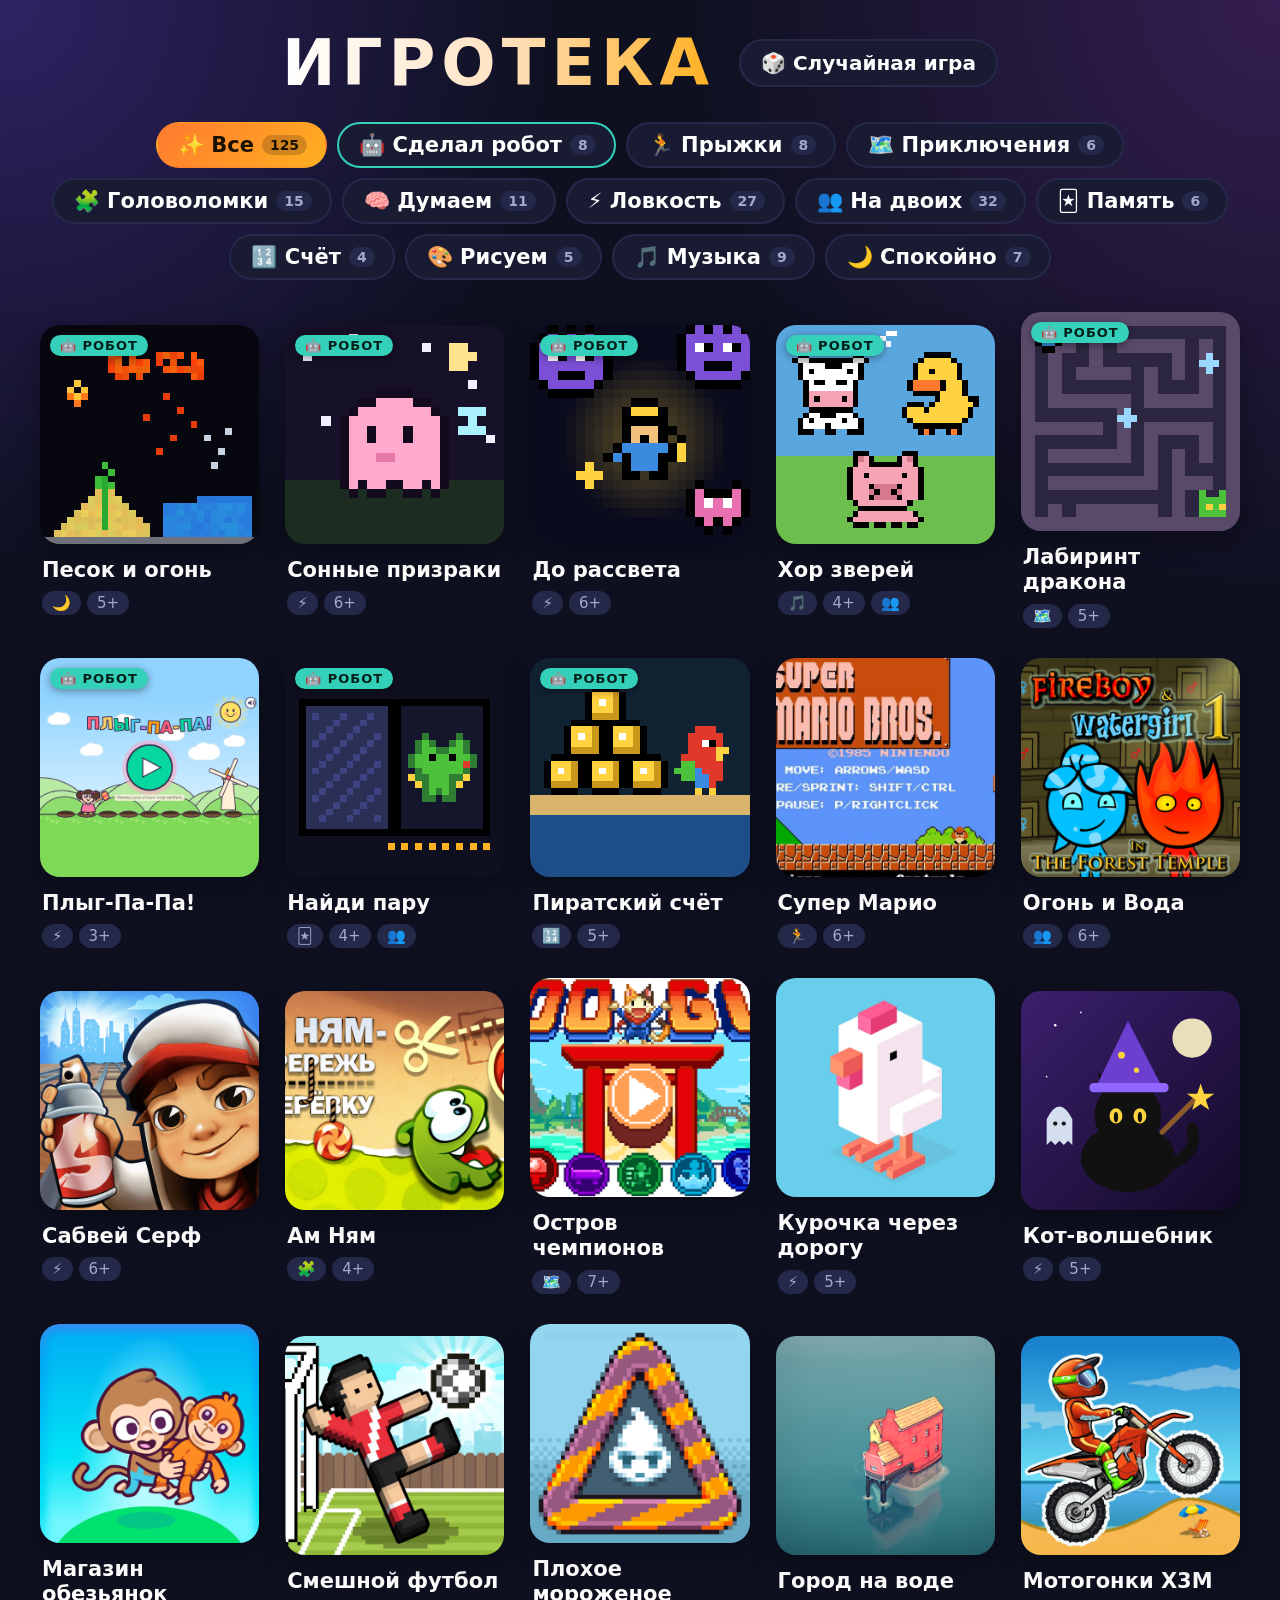
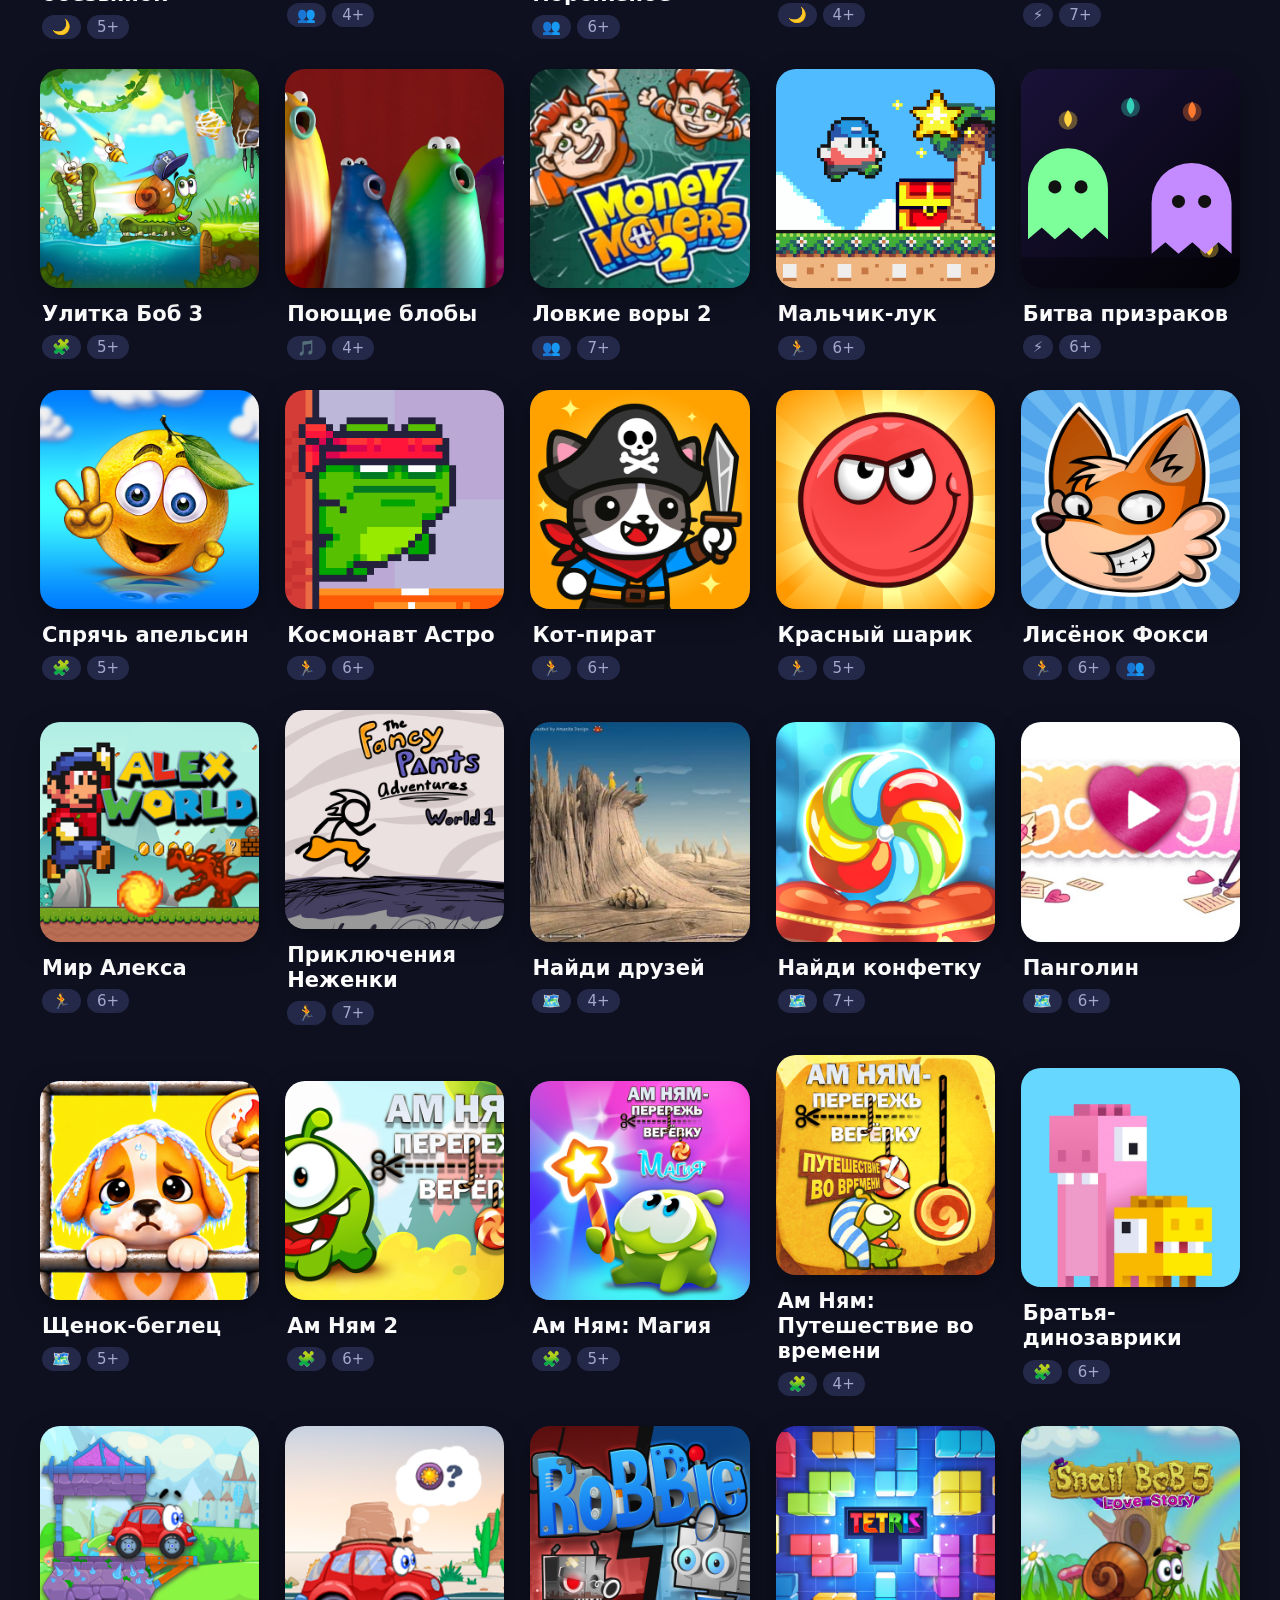
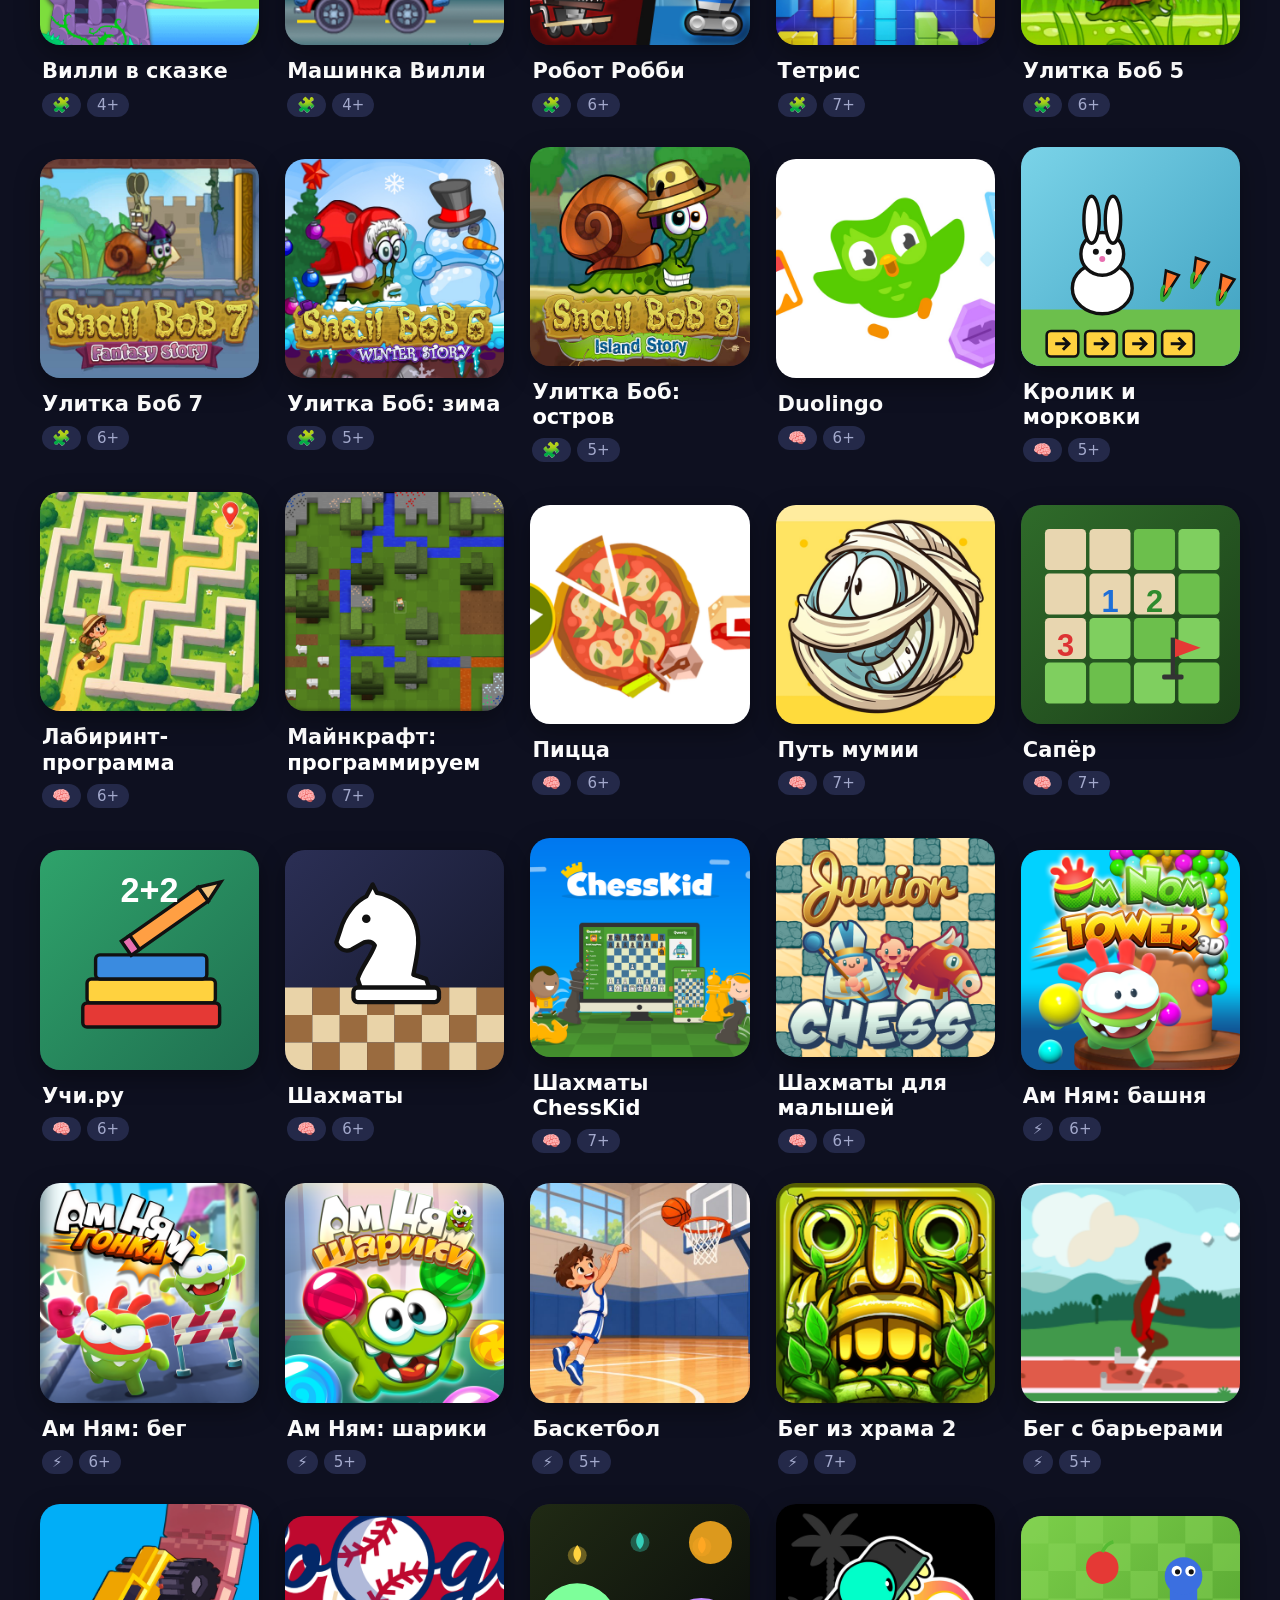
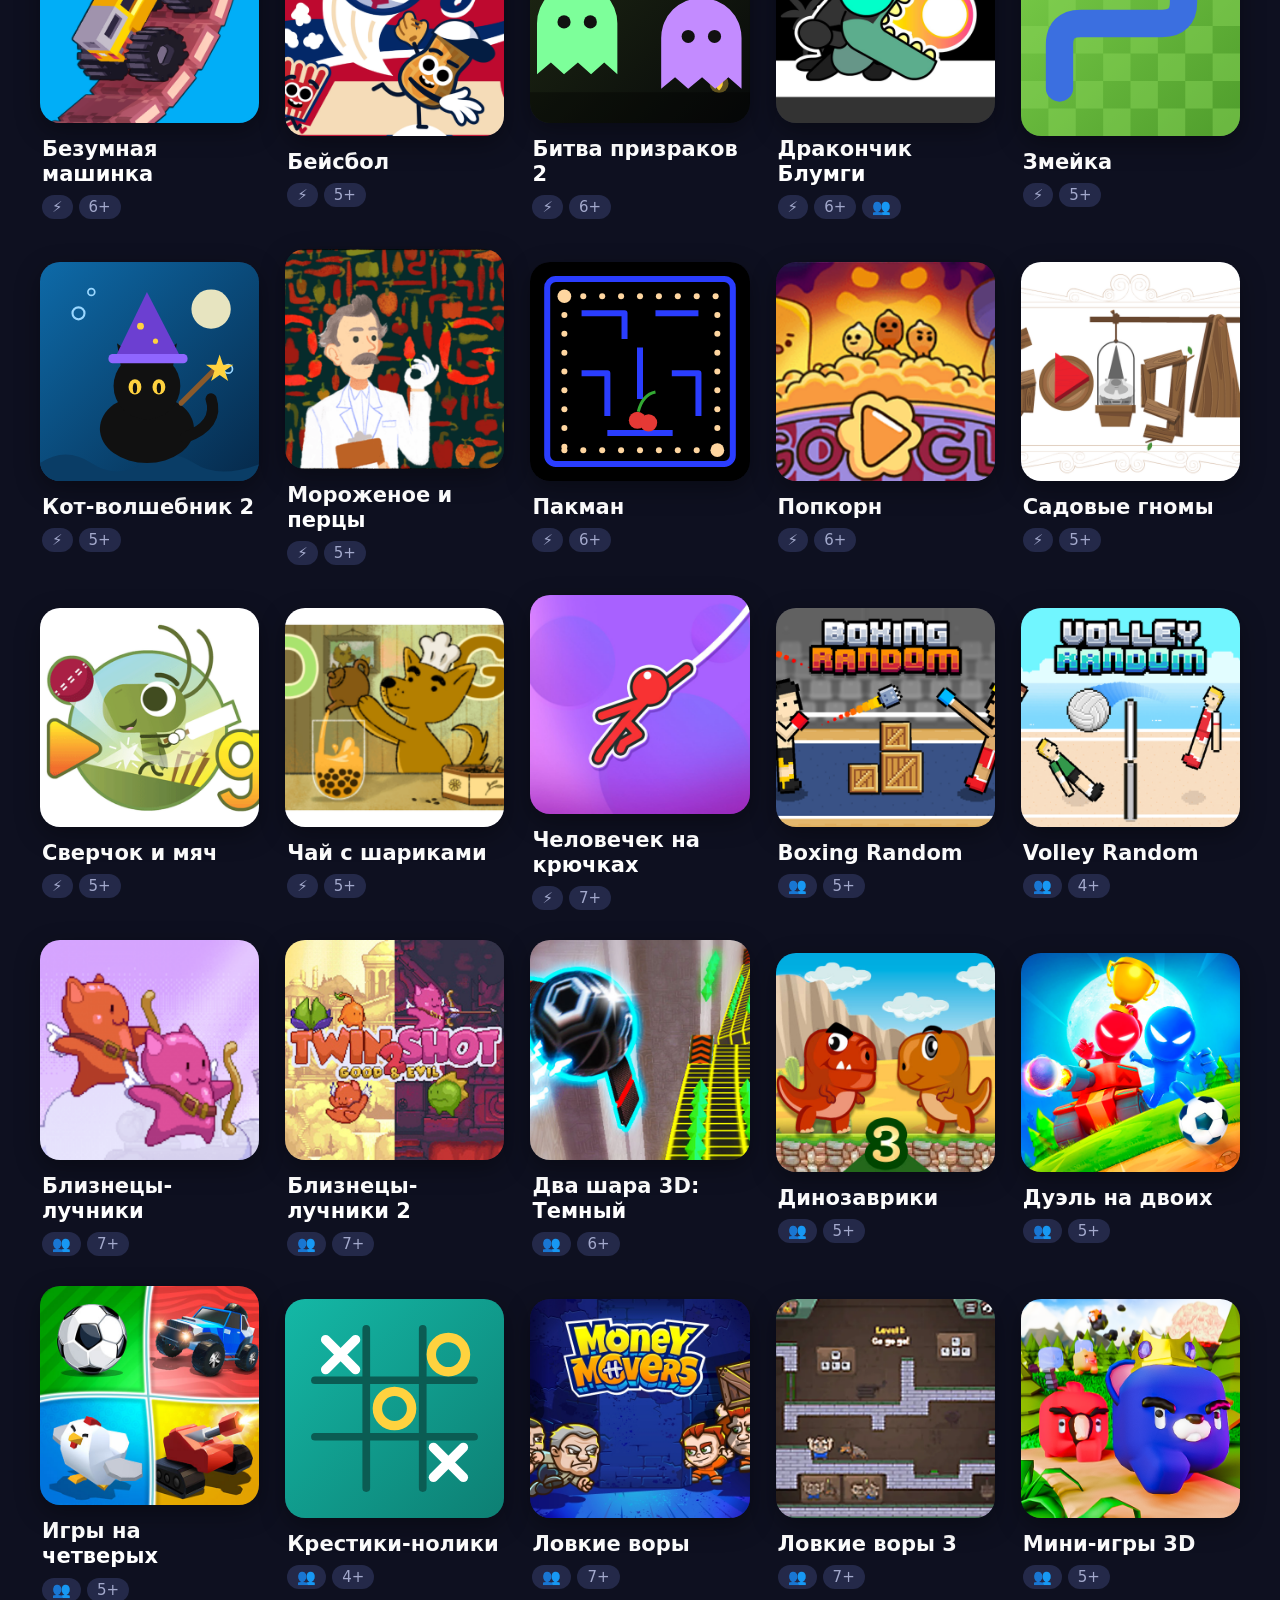
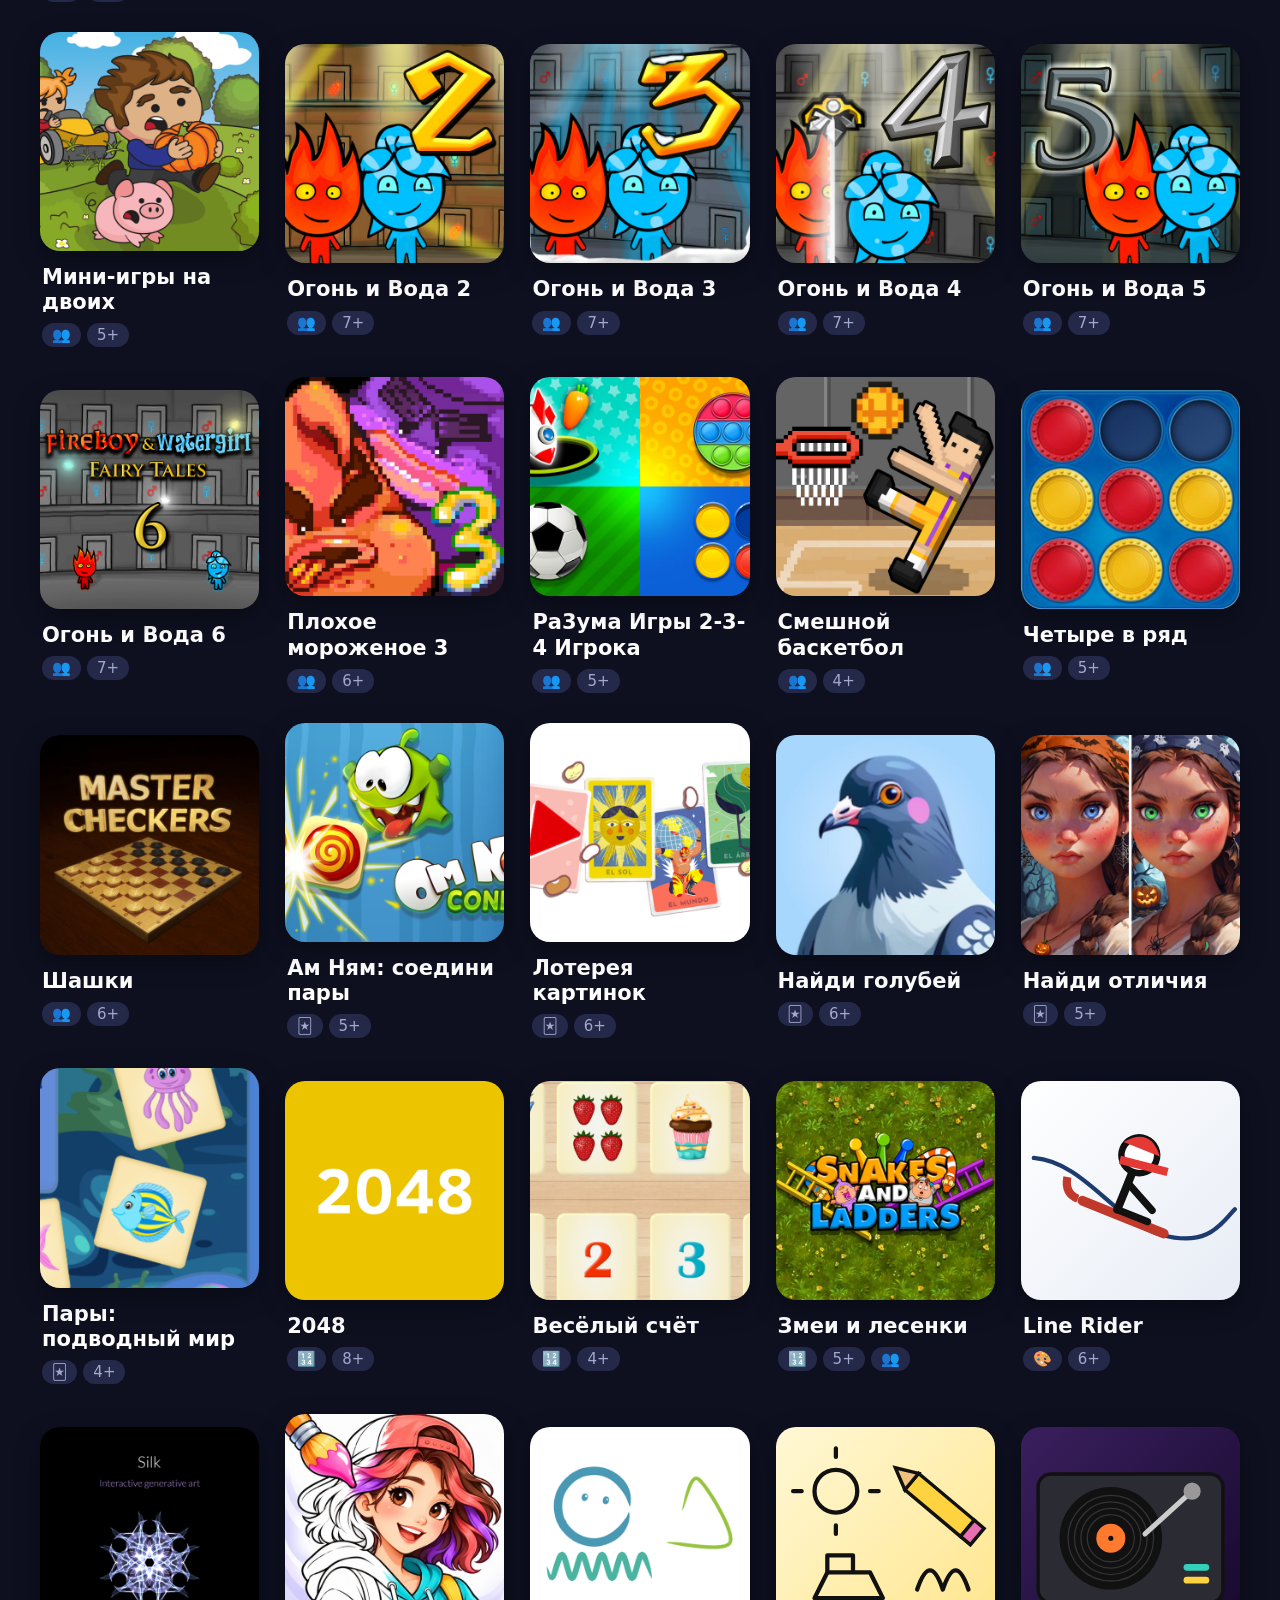
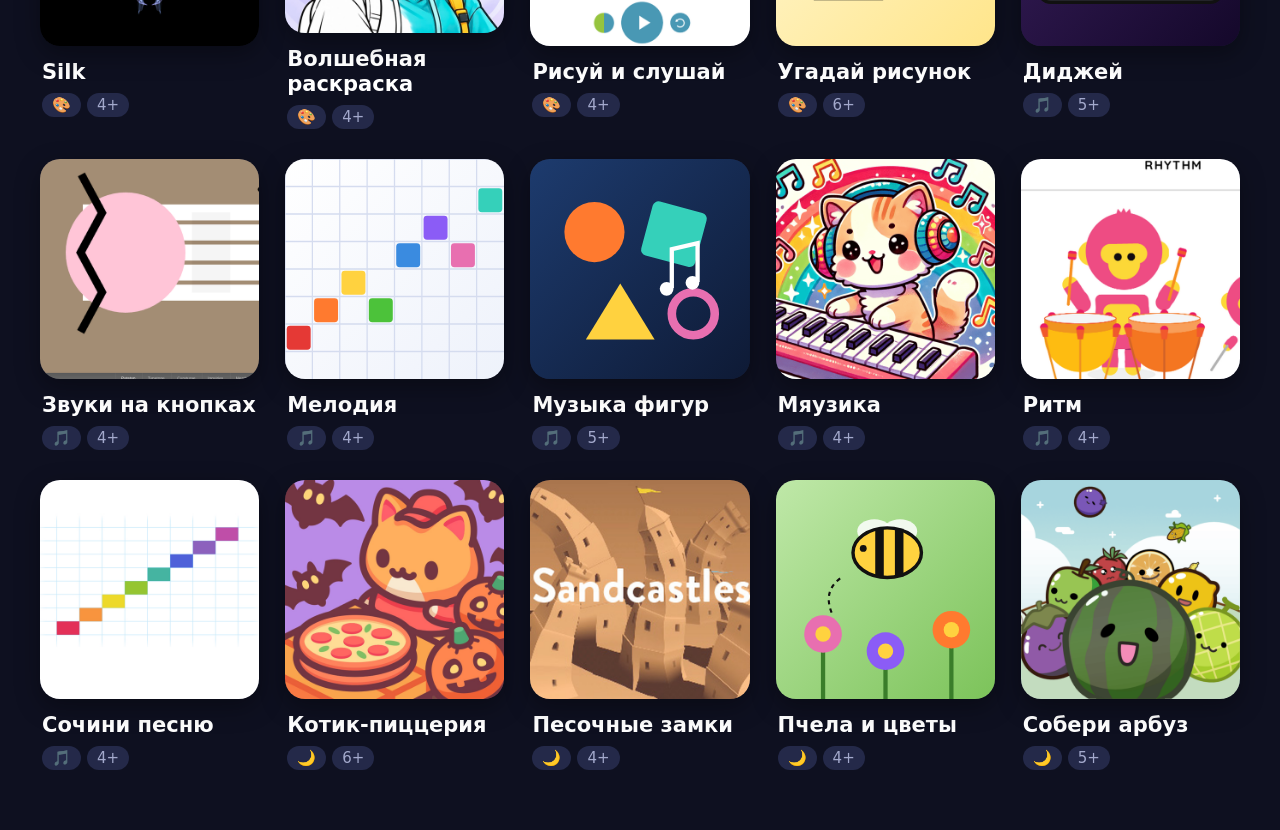
==== index.html @ 9208b19e "Загрузить сайт Игротека (igroteka_6) Co-Authored-By: Claude Fable 5.1 <noreply@anthropic.com> Claude" ====
<!DOCTYPE html>
<html lang="ru">
<head>
<meta charset="utf-8">
<meta name="viewport" content="width=device-width, initial-scale=1">
<title>Игротека</title>
<style>
:root {
  --bg: #0E1020; --card: #181B31; --card-2: #242949; --text: #FFFFFF; --muted: #A3A9CC;
  --o1: #FF7A2F; --o2: #FFB020; --robot: #35D0BA;
}
* { box-sizing: border-box; }
html, body { margin: 0; min-height: 100%; }
body {
  background:
    radial-gradient(circle at 0% 0%, rgba(124, 77, 255, 0.30), transparent 36%),
    radial-gradient(circle at 100% 0%, rgba(190, 80, 255, 0.22), transparent 38%),
    var(--bg);
  background-attachment: fixed;
  color: var(--text);
  font-family: "Segoe UI", system-ui, sans-serif;
  padding: 26px 40px 60px;
}
header { display: flex; align-items: center; justify-content: center; gap: 24px; margin-bottom: 22px; flex-wrap: wrap; }
h1 {
  margin: 0; font-size: 64px; font-weight: 900; letter-spacing: 6px; text-transform: uppercase;
  background: linear-gradient(90deg, #FFFFFF 0%, #FFE2C2 50%, var(--o2) 100%);
  -webkit-background-clip: text; background-clip: text; color: transparent;
}
.dice {
  font: inherit; font-size: 20px; font-weight: 800; color: var(--text); cursor: pointer;
  background: var(--card); border: 2px solid var(--card-2); border-radius: 999px; padding: 10px 20px;
  transition: transform .15s ease, border-color .15s ease;
}
.dice:hover { border-color: var(--o1); transform: rotate(-4deg); }
.filters { display: flex; flex-wrap: wrap; justify-content: center; gap: 10px; margin: 0 auto 32px; max-width: 1300px; }
.pill {
  font: inherit; font-size: 21px; font-weight: 600; color: var(--text);
  background: var(--card); border: 2px solid var(--card-2);
  border-radius: 999px; padding: 9px 18px 9px 20px; cursor: pointer;
  display: inline-flex; align-items: center; gap: 8px;
}
.pill .n { font-size: 14px; font-weight: 700; color: var(--muted); background: var(--card-2); border-radius: 999px; padding: 2px 8px; }
.pill.active { background: linear-gradient(135deg, var(--o1), var(--o2)); border-color: transparent; color: #1a1000; font-weight: 700; }
.pill.active .n { background: rgba(0,0,0,.18); color: #1a1000; }
.pill.robot { border-color: var(--robot); }
.pill.robot.active { background: linear-gradient(135deg, #1fa58f, var(--robot)); color: #04201b; }
.grid { display: grid; grid-template-columns: repeat(auto-fill, minmax(210px, 1fr)); gap: 30px 26px; max-width: 1600px; margin: 0 auto; }
.tile { font: inherit; color: inherit; text-align: left; background: none; border: 0; padding: 0; cursor: pointer; }
.cover {
  position: relative; width: 100%; aspect-ratio: 1 / 1;
  border-radius: 20px; overflow: hidden; background: var(--card);
  box-shadow: 0 8px 24px rgba(0, 0, 0, 0.35);
  outline: 3px solid transparent;
  transition: transform 0.15s ease, box-shadow 0.15s ease, outline-color 0.15s ease;
}
.cover img { width: 100%; height: 100%; object-fit: cover; display: block; }
.cover.pixel img { image-rendering: pixelated; }
.fallback {
  width: 100%; height: 100%; display: flex; align-items: center; justify-content: center;
  font-size: 96px; background: linear-gradient(135deg, var(--c, #3d2c6e), #1b1d36);
}
.badge {
  position: absolute; top: 10px; left: 10px; font-size: 13px; font-weight: 800; letter-spacing: 1px;
  background: var(--robot); color: #04201b; border-radius: 999px; padding: 3px 10px; box-shadow: 0 2px 8px rgba(0,0,0,.4);
}
.tile:hover .cover, .tile:focus-visible .cover {
  transform: translateY(-5px); outline-color: var(--o1);
  box-shadow: 0 0 36px rgba(255, 122, 47, 0.45), 0 14px 30px rgba(0, 0, 0, 0.4);
}
.tile:focus-visible { outline: none; }
.name { margin: 14px 2px 8px; font-size: 21px; font-weight: 700; line-height: 1.2; }
.chips { display: flex; gap: 6px; margin: 0 2px; flex-wrap: wrap; }
.chip { font-size: 15px; color: var(--muted); background: var(--card-2); border-radius: 999px; padding: 3px 10px; }
.overlay {
  position: fixed; inset: 0; z-index: 10; display: none;
  align-items: center; justify-content: center; padding: 24px; background: rgba(6, 7, 16, 0.72);
}
.overlay.open { display: flex; }
.sheet {
  position: relative; width: min(560px, 100%); max-height: 100%; overflow: auto;
  background: var(--card); border-radius: 28px; padding: 30px;
  box-shadow: 0 30px 80px rgba(0, 0, 0, 0.6);
}
.close {
  position: absolute; top: 14px; right: 14px; width: 56px; height: 56px; z-index: 2;
  border-radius: 50%; border: 0; background: var(--card-2); color: var(--text);
  font-size: 34px; line-height: 1; cursor: pointer;
}
.sheet .cover { width: 240px; margin: 0 auto 22px; }
.sheet h2 { margin: 0 0 8px; font-size: 34px; text-align: center; }
.src { text-align: center; color: var(--muted); font-size: 15px; letter-spacing: 2px; text-transform: uppercase; margin-bottom: 18px; }
.src.robot { color: var(--robot); }
.desc { font-size: 23px; line-height: 1.4; text-align: center; margin: 0 0 14px; }
.note { font-size: 17px; text-align: center; color: var(--o2); margin: 0 0 16px; }
.meta { display: flex; flex-wrap: wrap; justify-content: center; gap: 10px; margin-bottom: 26px; }
.play {
  display: block; text-align: center; text-decoration: none;
  font-size: 34px; font-weight: 800; letter-spacing: 2px; color: #1a1000;
  background: linear-gradient(135deg, var(--o1), var(--o2));
  border-radius: 999px; padding: 18px;
}
.play:hover { filter: brightness(1.08); }
.play:focus-visible, .close:focus-visible, .pill:focus-visible, .dice:focus-visible { outline: 3px solid #FFFFFF; outline-offset: 3px; }
</style>
</head>
<body>
<header>
  <h1>Игротека</h1>
  <button class="dice" id="dice" type="button">🎲 Случайная игра</button>
</header>
<nav class="filters" id="filters"></nav>
<main class="grid" id="grid"></main>

<div class="overlay" id="overlay">
  <div class="sheet" role="dialog" aria-modal="true">
    <button class="close" id="close" type="button" aria-label="Закрыть">×</button>
    <div id="sCover"></div>
    <h2 id="sTitle"></h2>
    <div class="src" id="sSrc"></div>
    <p class="desc" id="sDesc"></p>
    <p class="note" id="sNote"></p>
    <div class="meta" id="sMeta"></div>
    <a class="play" id="sPlay" target="_blank" rel="noopener">ИГРАТЬ</a>
  </div>
</div>

<script>
const GAMES = [
 {
  "name": "Песок и огонь",
  "kind": "calm",
  "age": 5,
  "url": "games/pesok.html",
  "img": "img/robot-pesok.png",
  "emoji": "🎮",
  "color": "#3d2c6e",
  "source": "Сделал робот",
  "controls": "мышь",
  "players": "1",
  "desc": "Песочница с настоящей физикой: сыпь песок, лей воду, поджигай дерево и смотри, что будет. Вода тушит огонь, лава превращается в камень, семечко прорастает.",
  "robot": true,
  "pixel": true
 },
 {
  "emoji": "🎮",
  "color": "#3d2c6e",
  "name": "Сонные призраки",
  "kind": "skill",
  "age": 6,
  "url": "games/sleepy.html",
  "img": "img/robot-sleepy.png",
  "source": "Сделал робот",
  "controls": "стрелки или WASD",
  "players": "1",
  "desc": "Маленький призрак видит сон в поле, а к нему лезут смешные чудища. Его искорки летят сами, ты бегаешь, собираешь звёздочки и выбираешь новые силы. Продержись до утра!",
  "robot": true,
  "pixel": true
 },
 {
  "name": "До рассвета",
  "kind": "skill",
  "age": 6,
  "url": "games/svetlyachok.html",
  "img": "img/robot-svet.png",
  "emoji": "🌙",
  "color": "#1b1d36",
  "source": "Сделал робот",
  "controls": "стрелки или WASD",
  "players": "1",
  "desc": "Ночью в лес приходят ворчуны-бяки и хотят потушить твой фонарик. Твой свет сам их отгоняет, а ты бегаешь, собираешь звёздочки и выбираешь новые силы. Продержись до утра!",
  "robot": true,
  "pixel": true
 },
 {
  "name": "Хор зверей",
  "kind": "music",
  "age": 4,
  "url": "games/hor.html",
  "img": "img/robot-hor.png",
  "emoji": "🎮",
  "color": "#3d2c6e",
  "source": "Сделал робот",
  "controls": "мышь или клавиши",
  "players": "1-2",
  "desc": "Корова, собака, овца, утка, свинья, петух и кошка поют каждый свою ноту. Сочини песенку, запиши её и послушай.",
  "robot": true,
  "pixel": true
 },
 {
  "name": "Лабиринт дракона",
  "kind": "adventure",
  "age": 5,
  "url": "games/labirint.html",
  "img": "img/robot-labirint.png",
  "emoji": "🎮",
  "color": "#3d2c6e",
  "source": "Сделал робот",
  "controls": "стрелки",
  "players": "1",
  "desc": "Лабиринт в темноте: факел светит недалеко. Найди три кристалла и принеси их дракону. Каждый раз лабиринт новый, а с каждым уровнем больше.",
  "robot": true,
  "pixel": true
 },
 {
  "name": "Плыг-Па-Па!",
  "kind": "skill",
  "age": 3,
  "url": "games/plyg.html",
  "img": "img/robot-plyg.png",
  "emoji": "🎮",
  "color": "#3d2c6e",
  "source": "Сделал робот",
  "controls": "мышь или пробел",
  "players": "1",
  "desc": "Весёлые зверьки выглядывают из норок, а девочка с молоточком прыгает туда, куда ты нажмёшь. Для самых маленьких.",
  "robot": true
 },
 {
  "name": "Найди пару",
  "kind": "memory",
  "age": 4,
  "url": "games/pary.html",
  "img": "img/robot-pary.png",
  "emoji": "🎮",
  "color": "#3d2c6e",
  "source": "Сделал робот",
  "controls": "мышь",
  "players": "1-2",
  "desc": "Карточки с драконами, фениксами, кракенами и сундуками. Запомни, где кто, и найди все пары. Можно вдвоём по очереди.",
  "robot": true,
  "pixel": true
 },
 {
  "name": "Пиратский счёт",
  "kind": "numbers",
  "age": 5,
  "url": "games/schet.html",
  "img": "img/robot-schet.png",
  "emoji": "🎮",
  "color": "#3d2c6e",
  "source": "Сделал робот",
  "controls": "мышь или цифры",
  "players": "1",
  "desc": "Считай пиратские монетки: сложение и вычитание до 10 и до 20. Каждые 10 правильных ответов - новый сундук.",
  "robot": true,
  "pixel": true
 },
 {
  "name": "Супер Марио",
  "kind": "jump",
  "age": 6,
  "url": "https://www.joshuakgoldberg.com/FullScreenMario/Source/",
  "img": "img/super-mario.png",
  "emoji": "🎮",
  "color": "#3d2c6e",
  "source": "Другой сайт",
  "controls": "стрелки",
  "players": "1",
  "desc": "Тот самый Марио: беги вправо, прыгай на грибы и черепах, собирай монетки. 32 уровня из старой игры.",
  "note": "Подсказки на экране по-английски."
 },
 {
  "name": "Огонь и Вода",
  "kind": "two",
  "age": 6,
  "url": "https://yandex.ru/games/app/fireboy-and-watergirl-1-in-the-forest-temple-96860",
  "img": "img/fireboy-watergirl-1.png",
  "emoji": "👥",
  "color": "#6b2e5a",
  "source": "Яндекс Игры",
  "controls": "WASD и стрелки",
  "players": "1-2",
  "desc": "Огонь и Вода вместе проходят лесной храм: каждый собирает свои кристаллы и открывает путь другому."
 },
 {
  "name": "Сабвей Серф",
  "kind": "skill",
  "age": 6,
  "url": "https://poki.com/ru/g/subway-surfers",
  "img": "img/n2-subway-surfers.png",
  "emoji": "⚡",
  "color": "#3d2c6e",
  "source": "Poki",
  "controls": "Стрелки: влево, вправо, вверх - прыжок, вниз - кувырок",
  "players": "1",
  "desc": "Беги по рельсам, перепрыгивай поезда и собирай монеты."
 },
 {
  "name": "Ам Ням",
  "kind": "puzzle",
  "age": 4,
  "url": "https://yandex.ru/games/app/am-niam-pererezh-veriovku-289684",
  "img": "img/amnyam.png",
  "emoji": "🧩",
  "color": "#4a2f7a",
  "source": "Яндекс Игры",
  "controls": "мышь",
  "players": "1",
  "desc": "Перережь верёвки, чтобы конфета упала Ам Няму в рот."
 },
 {
  "name": "Остров чемпионов",
  "kind": "adventure",
  "age": 7,
  "url": "https://www.google.com/logos/2020/kitsune/rc6/kitsune20.html?hl=ru",
  "img": "img/champion-island.png",
  "emoji": "🎮",
  "color": "#3d2c6e",
  "source": "Google",
  "controls": "стрелки и пробел",
  "players": "1",
  "desc": "Большое пиксельное приключение: кошка-ниндзя попадает на остров из японских сказок и побеждает чемпионов в семи видах спорта.",
  "note": "Много текста - лучше со взрослым."
 },
 {
  "name": "Курочка через дорогу",
  "kind": "skill",
  "age": 5,
  "url": "https://poki.com/ru/g/crossy-road",
  "img": "img/n2-crossy-road.png",
  "emoji": "⚡",
  "color": "#3d2c6e",
  "source": "Poki",
  "controls": "Стрелки: шаг вперёд и в стороны",
  "players": "1",
  "desc": "Переведи кубическую курочку через дороги, реки и рельсы. Каждое нажатие - один шаг."
 },
 {
  "name": "Кот-волшебник",
  "kind": "skill",
  "age": 5,
  "url": "https://www.google.com/logos/2016/halloween16/halloween16.html?hl=ru",
  "img": "img/svg-cat1.svg",
  "emoji": "🎮",
  "color": "#3d2c6e",
  "source": "Google",
  "controls": "мышь",
  "players": "1",
  "desc": "Первая часть: котик-волшебник прогоняет привидений из школы, рисуя мышкой значки над ними."
 },
 {
  "name": "Магазин обезьянок",
  "kind": "calm",
  "age": 5,
  "url": "https://poki.com/ru/g/monkey-mart",
  "img": "img/n2-monkey-mart.png",
  "emoji": "🌙",
  "color": "#3d2c6e",
  "source": "Poki",
  "controls": "Стрелки или W, A, S, D (или мышкой)",
  "players": "1",
  "desc": "Обезьянка собирает урожай, раскладывает товары по полкам и обслуживает покупателей."
 },
 {
  "name": "Смешной футбол",
  "kind": "two",
  "age": 4,
  "url": "https://yandex.ru/games/app/futbol-sluchainyi-197306",
  "img": "img/soccer-random.png",
  "emoji": "👥",
  "color": "#6b2e5a",
  "source": "Яндекс Игры",
  "controls": "W и стрелка вверх",
  "players": "1-2",
  "desc": "Футбол одной кнопкой: игроки падают и подпрыгивают, а мяч летит куда попало."
 },
 {
  "name": "Плохое мороженое",
  "kind": "two",
  "age": 6,
  "url": "https://poki.com/ru/g/bad-ice-cream",
  "img": "img/n2-bad-ice-cream.png",
  "emoji": "👥",
  "color": "#3d2c6e",
  "source": "Poki",
  "controls": "Игрок 1 - стрелки и пробел, игрок 2 - W, A, S, D и F",
  "players": "1-2",
  "desc": "Мороженое бегает по лабиринту и собирает фрукты. Строй ледяные стены, чтобы не поймали монстры.",
  "note": "Меню по-английски."
 },
 {
  "name": "Город на воде",
  "kind": "calm",
  "age": 4,
  "url": "https://oskarstalberg.com/Townscaper/",
  "img": "img/townscaper.png",
  "emoji": "🌙",
  "color": "#2b3570",
  "source": "Другой сайт",
  "controls": "мышь",
  "players": "1",
  "desc": "Нажимай на воду, и вырастают разноцветные домики: строй свой город, проиграть нельзя."
 },
 {
  "name": "Мотогонки X3M",
  "kind": "skill",
  "age": 7,
  "url": "https://poki.com/ru/g/moto-x3m",
  "img": "img/n2-moto-x3m.png",
  "emoji": "⚡",
  "color": "#3d2c6e",
  "source": "Poki",
  "controls": "Вверх - газ, вниз - тормоз, влево/вправо - наклон",
  "players": "1",
  "desc": "Мотоцикл мчится по трамплинам и препятствиям. Держи равновесие и доедь до финиша."
 },
 {
  "name": "Улитка Боб 3",
  "kind": "puzzle",
  "age": 5,
  "url": "https://yandex.ru/games/app/ulitka-bob-3-neobitaemyi-ostrov-442218",
  "img": "img/bob3.png",
  "emoji": "🧩",
  "color": "#4a2f7a",
  "source": "Яндекс Игры",
  "controls": "мышь",
  "players": "1",
  "desc": "Помоги улитке Бобу добраться до выхода: нажимай кнопки и рычаги."
 },
 {
  "name": "Поющие блобы",
  "kind": "music",
  "age": 4,
  "url": "https://gacembed.withgoogle.com/blob-opera?lang=ru&locale=ru",
  "img": "img/blob-opera.png",
  "emoji": "🌙",
  "color": "#2b3570",
  "source": "Google",
  "controls": "мышь",
  "players": "1",
  "desc": "Четыре смешных блоба поют оперу: тяни их мышкой вверх и вниз, и они поют выше или ниже."
 },
 {
  "name": "Ловкие воры 2",
  "kind": "two",
  "age": 7,
  "url": "https://ru.y8.com/games/money_movers_2",
  "img": "img/n2-mm2.png",
  "emoji": "👥",
  "color": "#3d2c6e",
  "source": "Y8",
  "controls": "Один брат - стрелки, другой - W, A, S, D",
  "players": "1-2",
  "desc": "Братья снова вместе. Вдвоём проходите уровни, нажимайте кнопки и уносите мешки с монетами."
 },
 {
  "name": "Мальчик-лук",
  "kind": "jump",
  "age": 6,
  "url": "https://yandex.ru/games/app/super-onion-boy-2-415849",
  "img": "img/super-onion-boy-2.png",
  "emoji": "🏃",
  "color": "#7a3b2e",
  "source": "Яндекс Игры",
  "controls": "стрелки и пробел",
  "players": "1",
  "desc": "Ретро-платформер как Марио: маленький герой прыгает по врагам и спасает похищенного друга."
 },
 {
  "name": "Битва призраков",
  "kind": "skill",
  "age": 6,
  "url": "https://www.google.com/logos/2021/halloween18_reboot/r1025/halloween18_reboot.html?hl=ru",
  "img": "img/svg-ghosts1.svg",
  "emoji": "🎮",
  "color": "#3d2c6e",
  "source": "Google",
  "controls": "стрелки",
  "players": "1",
  "desc": "Призраки в двух командах собирают огоньки и уносят их к себе. Кто больше соберёт, тот и победил.",
  "note": "Играют по интернету с другими людьми."
 },
 {
  "name": "Спрячь апельсин",
  "kind": "puzzle",
  "age": 5,
  "url": "https://yandex.ru/games/app/cover-orange-puteshestvie-286418",
  "img": "img/cover-orange-journey.png",
  "emoji": "🧩",
  "color": "#4a2f7a",
  "source": "Яндекс Игры",
  "controls": "мышь",
  "players": "1",
  "desc": "Спрячь апельсинки от злой тучи: роняй сверху предметы, чтобы укрыть их от дождя."
 },
 {
  "name": "Космонавт Астро",
  "kind": "jump",
  "age": 6,
  "url": "https://yandex.ru/games/app/189286",
  "img": "img/pixel-adventure.png",
  "emoji": "🏃",
  "color": "#7a3b2e",
  "source": "Яндекс Игры",
  "controls": "стрелки и пробел",
  "players": "1",
  "desc": "Пиксельный космонавт прыгает по платформам, собирает фрукты и ищет кристаллы, чтобы вернуться домой."
 },
 {
  "name": "Кот-пират",
  "kind": "jump",
  "age": 6,
  "url": "https://poki.com/ru/g/nekopirate-quest-for-gold",
  "img": "img/n2-nekopirate.png",
  "emoji": "🏃",
  "color": "#3d2c6e",
  "source": "Poki",
  "controls": "Стрелки или A/D - бег, W или стрелка вверх - прыжок, пробел - сабля",
  "players": "1",
  "desc": "Кот-пират бежит по пляжу, прыгает и собирает монеты по пути к сундуку с сокровищами.",
  "note": "Не проверено, слушается ли кот клавиш: в проверке он стоял."
 },
 {
  "name": "Красный шарик",
  "kind": "jump",
  "age": 5,
  "url": "https://yandex.ru/games/app/red-ball-4-263344",
  "img": "img/red-ball-4.png",
  "emoji": "🏃",
  "color": "#7a3b2e",
  "source": "Яндекс Игры",
  "controls": "стрелки",
  "players": "1",
  "desc": "Красный мячик катится и прыгает по уровням и не даёт злым квадратам сделать Землю квадратной."
 },
 {
  "name": "Лисёнок Фокси",
  "kind": "jump",
  "age": 6,
  "url": "https://yandex.ru/games/app/foxy-land-2-197228",
  "img": "img/foxy-land-2.png",
  "emoji": "🏃",
  "color": "#7a3b2e",
  "source": "Яндекс Игры",
  "controls": "WASD и стрелки",
  "players": "1-2",
  "desc": "Лисёнок прыгает по платформам, собирает вишни и спасает своих лисят. Можно играть вдвоём."
 },
 {
  "name": "Мир Алекса",
  "kind": "jump",
  "age": 6,
  "url": "https://yandex.ru/games/app/alex-world-197434",
  "img": "img/alex-world.png",
  "emoji": "🏃",
  "color": "#7a3b2e",
  "source": "Яндекс Игры",
  "controls": "стрелки и пробел",
  "players": "1",
  "desc": "Почти как Марио: прыгай по платформам, собирай монетки и победи трёх боссов в замках."
 },
 {
  "emoji": "🎮",
  "color": "#3d2c6e",
  "name": "Приключения Неженки",
  "kind": "jump",
  "age": 7,
  "url": "https://poki.com/ru/g/fancy-pants",
  "img": "img/n2-fancy.png",
  "source": "Poki",
  "controls": "стрелки и S",
  "players": "1",
  "desc": "Человечек в штанишках бегает, скользит по горкам и прыгает по нарисованному миру.",
  "note": "Прыжок на S, бег стрелками - сначала покажи."
 },
 {
  "name": "Найди друзей",
  "kind": "adventure",
  "age": 4,
  "url": "https://amanita-design.net/thequestfortherest/",
  "img": "img/quest-for-the-rest.png",
  "emoji": "🗺️",
  "color": "#3b5a2e",
  "source": "Другой сайт",
  "controls": "мышь",
  "players": "1",
  "desc": "Сказка от авторов «Чучела»: нажимай на всё вокруг и помогай маленьким человечкам найти друзей."
 },
 {
  "name": "Найди конфетку",
  "kind": "adventure",
  "age": 7,
  "url": "https://poki.com/ru/g/find-the-candy",
  "img": "img/n2-find-the-candy.png",
  "emoji": "🗺️",
  "color": "#3d2c6e",
  "source": "Poki",
  "controls": "Мышка: нажимать и перетаскивать предметы",
  "players": "1",
  "desc": "В каждой комнате спрятана конфетка. Открывай коробки, замки и шкафы, чтобы её найти.",
  "note": "Меню по-английски."
 },
 {
  "name": "Панголин",
  "kind": "adventure",
  "age": 6,
  "url": "https://www.google.com/logos/2017/vday17/vday17-27917071.html?hl=ru",
  "img": "img/pangolin.png",
  "emoji": "🎮",
  "color": "#3d2c6e",
  "source": "Google",
  "controls": "стрелки",
  "players": "1",
  "desc": "Панголин путешествует по разным странам, чтобы встретиться с подружкой."
 },
 {
  "name": "Щенок-беглец",
  "kind": "adventure",
  "age": 5,
  "url": "https://frvr.com/play/dogescape/",
  "img": "img/n2-dog.png",
  "emoji": "🗺️",
  "color": "#3d2c6e",
  "source": "FRVR",
  "controls": "Мышка: зажать и вести щенка",
  "players": "1",
  "desc": "Выведи щенка из комнаты к выходу, а потом заботься о нём в приюте.",
  "note": "Не проверено, двигается ли щенок: в проверке он стоял."
 },
 {
  "name": "Ам Ням 2",
  "kind": "puzzle",
  "age": 6,
  "url": "https://yandex.ru/games/app/am-niam-pererezh-veriovku-2-511180",
  "img": "img/amnyam2.png",
  "emoji": "🧩",
  "color": "#4a2f7a",
  "source": "Яндекс Игры",
  "controls": "мышь",
  "players": "1",
  "desc": "Вторая часть: снова режь верёвки, чтобы Ам Ням получил конфету."
 },
 {
  "name": "Ам Ням: Магия",
  "kind": "puzzle",
  "age": 5,
  "url": "https://yandex.ru/games/app/am-niam-pererezh-veriovku-magiia-482665",
  "img": "img/om-nom-magic.png",
  "emoji": "🧩",
  "color": "#4a2f7a",
  "source": "Яндекс Игры",
  "controls": "мышь",
  "players": "1",
  "desc": "Режь верёвки мышкой, чтобы конфета упала в рот Ам Няму. Ам Ням превращается в волшебных зверей."
 },
 {
  "name": "Ам Ням: Путешествие во времени",
  "kind": "puzzle",
  "age": 4,
  "url": "https://yandex.ru/games/app/am-niam-pererezh-verevku-puteshestvie-vo-vremeni-503258",
  "img": "img/503258.png",
  "emoji": "🧩",
  "color": "#4a2f7a",
  "source": "Яндекс Игры",
  "controls": "мышь",
  "players": "1",
  "desc": "Ам Ням путешествует по эпохам и режет верёвки."
 },
 {
  "name": "Братья-динозаврики",
  "kind": "puzzle",
  "age": 6,
  "url": "https://poki.com/ru/g/dino-bros",
  "img": "img/n2-dino-bros.png",
  "emoji": "🧩",
  "color": "#3d2c6e",
  "source": "Poki",
  "controls": "Стрелки или W, A, S, D: оба динозаврика ходят вместе",
  "players": "1",
  "desc": "Два динозаврика ходят одновременно. Собери монеты и доведи обоих до выхода."
 },
 {
  "name": "Вилли в сказке",
  "kind": "puzzle",
  "age": 4,
  "url": "https://yandex.ru/games/app/wheely-6-fairytale-425997",
  "img": "img/wheely-6.png",
  "emoji": "🧩",
  "color": "#4a2f7a",
  "source": "Яндекс Игры",
  "controls": "мышь",
  "players": "1",
  "desc": "Машинка Вилли попадает в сказку: нажимай рычаги и кнопки, чтобы она доехала до финиша."
 },
 {
  "name": "Машинка Вилли",
  "kind": "puzzle",
  "age": 4,
  "url": "https://yandex.ru/games/app/wheely-3-96821",
  "img": "img/wheely-3.png",
  "emoji": "🧩",
  "color": "#4a2f7a",
  "source": "Яндекс Игры",
  "controls": "мышь",
  "players": "1",
  "desc": "Маленькая красная машинка едет домой, а ты включаешь мосты, кнопки и рычаги на её пути."
 },
 {
  "name": "Робот Робби",
  "kind": "puzzle",
  "age": 6,
  "url": "https://yandex.ru/games/app/robbie-96763",
  "img": "img/robbie.png",
  "emoji": "🧩",
  "color": "#4a2f7a",
  "source": "Яндекс Игры",
  "controls": "мышь",
  "players": "1",
  "desc": "Робот Робби чинит фабрику: нажимай на предметы в правильном порядке, чтобы роботы снова стали добрыми."
 },
 {
  "name": "Тетрис",
  "kind": "puzzle",
  "age": 7,
  "url": "https://play.tetris.com/",
  "img": "img/n2-tetris.png",
  "emoji": "🧩",
  "color": "#3d2c6e",
  "source": "Tetris.com",
  "controls": "Стрелки: двигать, вверх - повернуть, пробел - уронить",
  "players": "1",
  "desc": "Поворачивай падающие фигурки и собирай из них целые ряды."
 },
 {
  "name": "Улитка Боб 5",
  "kind": "puzzle",
  "age": 6,
  "url": "https://ru.y8.com/games/snail_bob_5",
  "img": "img/n2-sb5.png",
  "emoji": "🧩",
  "color": "#3d2c6e",
  "source": "Y8",
  "controls": "Мышка: нажимать кнопки и рычаги",
  "players": "1",
  "desc": "Улитка Боб ползёт сам. Нажимай кнопки и рычаги, чтобы он добрался до двери."
 },
 {
  "name": "Улитка Боб 7",
  "kind": "puzzle",
  "age": 6,
  "url": "https://ru.y8.com/games/snail_bob_7_fantasy_story",
  "img": "img/n2-sb7.png",
  "emoji": "🧩",
  "color": "#3d2c6e",
  "source": "Y8",
  "controls": "Мышка: нажимать кнопки и рычаги",
  "players": "1",
  "desc": "Сказочный мир с замком и драконом. Помоги улитке Бобу пройти через все ловушки."
 },
 {
  "name": "Улитка Боб: зима",
  "kind": "puzzle",
  "age": 5,
  "url": "https://yandex.ru/games/app/snail-bob-6-winter-story-96817",
  "img": "img/snail-bob-6.png",
  "emoji": "🧩",
  "color": "#4a2f7a",
  "source": "Яндекс Игры",
  "controls": "мышь",
  "players": "1",
  "desc": "Зимняя история: помогай улитке Бобу дойти до выхода, нажимая кнопки и рычаги."
 },
 {
  "name": "Улитка Боб: остров",
  "kind": "puzzle",
  "age": 5,
  "url": "https://yandex.ru/games/app/snail-bob-8-island-story-96819",
  "img": "img/snail-bob-8.png",
  "emoji": "🧩",
  "color": "#4a2f7a",
  "source": "Яндекс Игры",
  "controls": "мышь",
  "players": "1",
  "desc": "Боб на острове: двигай платформы и дёргай рычаги, чтобы улитка добралась до выхода."
 },
 {
  "name": "Duolingo",
  "kind": "think",
  "age": 6,
  "url": "https://www.duolingo.com/",
  "img": "img/duolingo.png",
  "emoji": "🎮",
  "color": "#3d2c6e",
  "source": "Другой сайт",
  "controls": "мышь",
  "players": "1",
  "desc": "Короткие уроки с совой: английский, математика, шахматы.",
  "note": "Нужен аккаунт: сначала входит взрослый."
 },
 {
  "name": "Кролик и морковки",
  "kind": "think",
  "age": 5,
  "url": "https://www.google.com/logos/2017/logo17/logo17.html?hl=ru",
  "img": "img/svg-bunny.svg",
  "emoji": "🧠",
  "color": "#2d6b4f",
  "source": "Google",
  "controls": "мышь",
  "players": "1",
  "desc": "Собери программу из блоков-стрелок, чтобы кролик прошёл по дорожке и собрал все морковки."
 },
 {
  "name": "Лабиринт-программа",
  "kind": "think",
  "age": 6,
  "url": "https://blockly.games/maze?lang=ru",
  "img": "img/n2-blockly-maze.png",
  "emoji": "🧠",
  "color": "#3d2c6e",
  "source": "Blockly Games",
  "controls": "Мышка: собирать блоки и нажать «Запустить Программу»",
  "players": "1",
  "desc": "Собери из блоков команды «шагнуть вперёд» и «повернуть», чтобы человечек дошёл до флажка."
 },
 {
  "name": "Майнкрафт: программируем",
  "kind": "think",
  "age": 7,
  "url": "https://studio.code.org/ru/courses/mc/units/1/lessons/1/levels/1",
  "img": "img/n2-codeorg-minecraft.png",
  "emoji": "🧠",
  "color": "#3d2c6e",
  "source": "Code.org",
  "controls": "Мышка: перетаскивать блоки, кнопка «Выполнить»",
  "players": "1",
  "desc": "Складывай команды из блоков, чтобы Стив дошёл до овечки в мире Майнкрафта."
 },
 {
  "name": "Пицца",
  "kind": "think",
  "age": 6,
  "url": "https://www.google.com/logos/2021/pizza/rc5/pizza.html?hl=ru",
  "img": "img/pizza.png",
  "emoji": "🎮",
  "color": "#3d2c6e",
  "source": "Google",
  "controls": "мышь",
  "players": "1",
  "desc": "Режь пиццу так, чтобы каждому досталось то, что он заказал."
 },
 {
  "name": "Путь мумии",
  "kind": "think",
  "age": 7,
  "url": "https://poki.com/ru/g/mummys-path-deluxe",
  "img": "img/n2-mummys-path.png",
  "emoji": "🧠",
  "color": "#3d2c6e",
  "source": "Poki",
  "controls": "Мышка: перетащить стрелку на поле, потом кнопка GO",
  "players": "1",
  "desc": "Египетская головоломка: расставь стрелки, чтобы голова мумии докатилась до своего тела.",
  "note": "Не проверено до конца: в проверке стрелка не ставилась."
 },
 {
  "name": "Сапёр",
  "kind": "think",
  "age": 7,
  "url": "https://www.google.com/fbx?fbx=minesweeper&hl=ru",
  "img": "img/svg-mines.svg",
  "emoji": "🎮",
  "color": "#3d2c6e",
  "source": "Google",
  "controls": "мышь",
  "players": "1",
  "desc": "Открывай клетки и не попадай на мины: цифры подсказывают, где они спрятаны."
 },
 {
  "name": "Учи.ру",
  "kind": "think",
  "age": 6,
  "url": "https://uchi.ru/",
  "img": "img/svg-uchi.svg",
  "emoji": "📚",
  "color": "#1f6f50",
  "source": "Другой сайт",
  "controls": "мышь",
  "players": "1",
  "desc": "Задания по математике, русскому и другим предметам для школьников.",
  "note": "Нужен аккаунт: сначала входит взрослый."
 },
 {
  "name": "Шахматы",
  "kind": "think",
  "age": 6,
  "url": "https://lichess.org/learn",
  "img": "img/svg-chess.svg",
  "emoji": "♞",
  "color": "#2d6b4f",
  "source": "Другой сайт",
  "controls": "мышь",
  "players": "1",
  "desc": "Уроки шахмат: как ходит каждая фигура, с заданиями и звёздочками.",
  "note": "Подписи нужно читать - лучше со взрослым."
 },
 {
  "name": "Шахматы ChessKid",
  "kind": "think",
  "age": 7,
  "url": "https://www.chesskid.com/ru/play/computer",
  "img": "img/n2-chesskid.png",
  "emoji": "🧠",
  "color": "#3d2c6e",
  "source": "ChessKid",
  "controls": "Мышка: перетаскивать фигуры",
  "players": "1",
  "desc": "Шахматы против мультяшных ботов. Есть уроки и задачи.",
  "note": "Меню по-английски."
 },
 {
  "name": "Шахматы для малышей",
  "kind": "think",
  "age": 6,
  "url": "https://poki.com/ru/g/jr-chess",
  "img": "img/n2-jr-chess.png",
  "emoji": "🧠",
  "color": "#3d2c6e",
  "source": "Poki",
  "controls": "Мышка: перетаскивать фигуры",
  "players": "1",
  "desc": "Шахматы с мультяшными фигурами против компьютера. Куда можно пойти, подсвечено."
 },
 {
  "name": "Ам Ням: башня",
  "kind": "skill",
  "age": 6,
  "url": "https://yandex.ru/games/app/om-nom-tower-3d-204334",
  "img": "img/om-nom-tower-3d.png",
  "emoji": "⚡",
  "color": "#2e5a7a",
  "source": "Яндекс Игры",
  "controls": "мышь",
  "players": "1",
  "desc": "Крути башню из разноцветных шариков и стреляй: три одинаковых шарика лопаются."
 },
 {
  "name": "Ам Ням: бег",
  "kind": "skill",
  "age": 6,
  "url": "https://yandex.ru/games/app/am-niam-gonka-153785",
  "img": "img/om-nom-run.png",
  "emoji": "⚡",
  "color": "#2e5a7a",
  "source": "Яндекс Игры",
  "controls": "стрелки",
  "players": "1",
  "desc": "Ам Ням бежит по улицам города, прыгает через препятствия и собирает монетки."
 },
 {
  "name": "Ам Ням: шарики",
  "kind": "skill",
  "age": 5,
  "url": "https://yandex.ru/games/app/am-niam-shariki-176736",
  "img": "img/om-nom-bubbles.png",
  "emoji": "⚡",
  "color": "#2e5a7a",
  "source": "Яндекс Игры",
  "controls": "мышь",
  "players": "1",
  "desc": "Помоги Ам Няму стрелять шариками: три шарика одного цвета лопаются."
 },
 {
  "name": "Баскетбол",
  "kind": "skill",
  "age": 5,
  "url": "https://www.google.com/logos/2012/basketball-2012-hp.html",
  "img": "img/n2-basketball-2012.png",
  "emoji": "⚡",
  "color": "#3d2c6e",
  "source": "Google",
  "controls": "Зажать пробел - сила броска, отпустить - бросок",
  "players": "1",
  "desc": "Забрось как можно больше мячей в кольцо, пока идёт время."
 },
 {
  "name": "Бег из храма 2",
  "kind": "skill",
  "age": 7,
  "url": "https://poki.com/ru/g/temple-run-2",
  "img": "img/n2-temple-run-2.png",
  "emoji": "⚡",
  "color": "#3d2c6e",
  "source": "Poki",
  "controls": "Стрелки: прыжок, подкат, повороты; пробел - старт",
  "players": "1",
  "desc": "Беги по древнему храму над пропастью, прыгай и поворачивай на углах.",
  "note": "Меню по-английски."
 },
 {
  "name": "Бег с барьерами",
  "kind": "skill",
  "age": 5,
  "url": "https://www.google.com/logos/2012/hurdles-2012-hp.html",
  "img": "img/n2-hurdles-2012.png",
  "emoji": "⚡",
  "color": "#3d2c6e",
  "source": "Google",
  "controls": "Быстро нажимать стрелки влево-вправо, пробел - прыжок",
  "players": "1",
  "desc": "Жми стрелки по очереди, чтобы бегун бежал быстрее, и прыгай через барьеры."
 },
 {
  "name": "Безумная машинка",
  "kind": "skill",
  "age": 6,
  "url": "https://poki.com/ru/g/drive-mad",
  "img": "img/n2-drive-mad.png",
  "emoji": "⚡",
  "color": "#3d2c6e",
  "source": "Poki",
  "controls": "Стрелка вправо - вперёд, влево - назад",
  "players": "1",
  "desc": "Проведи машинку по шатким мостам и горкам и не перевернись."
 },
 {
  "name": "Бейсбол",
  "kind": "skill",
  "age": 5,
  "url": "https://www.google.com/logos/2019/july4th19/r6/july4th19.html?hl=ru",
  "img": "img/baseball.png",
  "emoji": "🎮",
  "color": "#3d2c6e",
  "source": "Google",
  "controls": "пробел или мышь",
  "players": "1",
  "desc": "Орешек с битой отбивает мячи: нажимай вовремя, и мяч улетит далеко."
 },
 {
  "name": "Битва призраков 2",
  "kind": "skill",
  "age": 6,
  "url": "https://www.google.com/logos/2021/halloween21/v81123/halloween21.html?hl=ru",
  "img": "img/svg-ghosts2.svg",
  "emoji": "🎮",
  "color": "#3d2c6e",
  "source": "Google",
  "controls": "стрелки",
  "players": "1",
  "desc": "Вторая битва призраков: новые карты и новые способности.",
  "note": "Играют по интернету с другими людьми."
 },
 {
  "name": "Дракончик Блумги",
  "kind": "skill",
  "age": 6,
  "url": "https://poki.com/ru/g/blumgi-dragon",
  "img": "img/n2-blumgi-dragon.png",
  "emoji": "⚡",
  "color": "#3d2c6e",
  "source": "Poki",
  "controls": "Пробел или клик: выстрел огнём, второе нажатие - прыжок к нему",
  "players": "1-2",
  "desc": "Маленький дракон стреляет огненными шарами и перелетает к ним. Взрывай бомбочек-монстров.",
  "note": "Режим на одного или двоих выбирают выстрелом в табличку."
 },
 {
  "name": "Змейка",
  "kind": "skill",
  "age": 5,
  "url": "https://www.google.com/fbx?fbx=snake_arcade",
  "img": "img/svg-snake.svg",
  "emoji": "🐍",
  "color": "#2e5a7a",
  "source": "Google",
  "controls": "стрелки",
  "players": "1",
  "desc": "Змейка растёт, когда ест яблоки. Не врезайся в стены и в себя."
 },
 {
  "name": "Кот-волшебник 2",
  "kind": "skill",
  "age": 5,
  "url": "https://www.google.com/logos/2020/halloween20/rc1/halloween20.html?hl=ru",
  "img": "img/svg-cat2.svg",
  "emoji": "⚡",
  "color": "#2e5a7a",
  "source": "Google",
  "controls": "мышь",
  "players": "1",
  "desc": "Котик-волшебник ныряет под воду и снова прогоняет привидений, рисуя мышкой значки."
 },
 {
  "name": "Мороженое и перцы",
  "kind": "skill",
  "age": 5,
  "url": "https://www.google.com/logos/2016/scoville/scoville16.html?hl=ru",
  "img": "img/scoville.png",
  "emoji": "🎮",
  "color": "#3d2c6e",
  "source": "Google",
  "controls": "мышь",
  "players": "1",
  "desc": "Мороженое сражается с острыми перцами: жми вовремя, чтобы остудить их."
 },
 {
  "name": "Пакман",
  "kind": "skill",
  "age": 6,
  "url": "https://www.google.com/logos/2010/pacman10-hp.html",
  "img": "img/svg-arcade.svg",
  "emoji": "👾",
  "color": "#2e5a7a",
  "source": "Google",
  "controls": "стрелки",
  "players": "1",
  "desc": "Собирай точки и убегай от привидений. Старая игра из Google."
 },
 {
  "name": "Попкорн",
  "kind": "skill",
  "age": 6,
  "url": "https://www.google.com/logos/2024/popcorn/rc5/popcorn.html?hl=ru",
  "img": "img/popcorn.png",
  "emoji": "🎮",
  "color": "#3d2c6e",
  "source": "Google",
  "controls": "стрелки",
  "players": "1",
  "desc": "Командная игра про попкорн.",
  "note": "Играют по интернету с другими людьми."
 },
 {
  "name": "Садовые гномы",
  "kind": "skill",
  "age": 5,
  "url": "https://www.google.com/logos/2018/gnomes/gnomes18.html?hl=ru",
  "img": "img/garden-gnomes.png",
  "emoji": "⚡",
  "color": "#2e5a7a",
  "source": "Google",
  "controls": "пробел или мышь",
  "players": "1",
  "desc": "Запускай садовых гномов из катапульты как можно дальше по саду."
 },
 {
  "name": "Сверчок и мяч",
  "kind": "skill",
  "age": 5,
  "url": "https://www.google.com/logos/2017/cricket17/cricket17.html?hl=ru",
  "img": "img/cricket-doodle.png",
  "emoji": "⚡",
  "color": "#2e5a7a",
  "source": "Google",
  "controls": "пробел или мышь",
  "players": "1",
  "desc": "Сверчок с битой отбивает мяч, который бросают улитки: жми кнопку вовремя."
 },
 {
  "name": "Чай с шариками",
  "kind": "skill",
  "age": 5,
  "url": "https://www.google.com/logos/2023/boba/rc3/boba.html?hl=ru",
  "img": "img/boba.png",
  "emoji": "🎮",
  "color": "#3d2c6e",
  "source": "Google",
  "controls": "мышь",
  "players": "1",
  "desc": "Собачка готовит чай с шариками: наливай и добавляй, что просят гости."
 },
 {
  "name": "Человечек на крючках",
  "kind": "skill",
  "age": 7,
  "url": "https://poki.com/ru/g/stickman-hook",
  "img": "img/n2-stickman-hook.png",
  "emoji": "⚡",
  "color": "#3d2c6e",
  "source": "Poki",
  "controls": "Зажать мышку или пробел - зацепиться, отпустить - полететь",
  "players": "1",
  "desc": "Человечек раскачивается на крючках, как на качелях, и летит к финишу."
 },
 {
  "name": "Boxing Random",
  "kind": "two",
  "age": 5,
  "url": "https://yandex.ru/games/app/boxing-random-197305",
  "img": "img/197305.png",
  "emoji": "👥",
  "color": "#6b2e5a",
  "source": "Яндекс Игры",
  "controls": "клавиатура",
  "players": "1-2",
  "desc": "Бокс: человечки машут руками, а кто победит, решает случай."
 },
 {
  "name": "Volley Random",
  "kind": "two",
  "age": 4,
  "url": "https://yandex.ru/games/app/volley-random-197307",
  "img": "img/197307.png",
  "emoji": "👥",
  "color": "#6b2e5a",
  "source": "Яндекс Игры",
  "controls": "клавиатура",
  "players": "1-2",
  "desc": "Волейбол одной кнопкой: игроки падают и прыгают, а мяч летит куда попало."
 },
 {
  "name": "Близнецы-лучники",
  "kind": "two",
  "age": 7,
  "url": "https://poki.com/ru/g/twin-shot",
  "img": "img/n2-twin-shot.png",
  "emoji": "👥",
  "color": "#3d2c6e",
  "source": "Poki",
  "controls": "Игрок 1 - стрелки и пробел, игрок 2 - W, A, S, D и F",
  "players": "1-2",
  "desc": "Крылатые лучники прыгают по облакам и стреляют стрелами в мультяшных монстров. Можно вдвоём.",
  "note": "Меню по-английски."
 },
 {
  "emoji": "🎮",
  "color": "#3d2c6e",
  "name": "Близнецы-лучники 2",
  "kind": "two",
  "age": 7,
  "url": "https://poki.com/ru/g/twin-shot-2-html5",
  "img": "img/n2-twin2.png",
  "source": "Poki",
  "controls": "стрелки и клавиши",
  "players": "1-2",
  "desc": "Два ангелочка-лучника вместе проходят уровни и стреляют в монстриков.",
  "note": "Меню по-английски."
 },
 {
  "name": "Два шара 3D: Темный",
  "kind": "two",
  "age": 6,
  "url": "https://yandex.ru/games/app/dva-shara-3d-temnyi-192107",
  "img": "img/192107.png",
  "emoji": "👥",
  "color": "#6b2e5a",
  "source": "Яндекс Игры",
  "controls": "клавиатура",
  "players": "1-2",
  "desc": "Бег по дорожке: два шара катятся вниз, их нужно не потерять."
 },
 {
  "name": "Динозаврики",
  "kind": "two",
  "age": 5,
  "url": "https://yandex.ru/games/app/dino-meat-hunt-dry-land-201408",
  "img": "img/dino-meat-hunt.png",
  "emoji": "👥",
  "color": "#6b2e5a",
  "source": "Яндекс Игры",
  "controls": "WASD и стрелки",
  "players": "1-2",
  "desc": "Два динозаврика вместе проходят уровни: маленький высоко прыгает, большой ломает преграды."
 },
 {
  "name": "Дуэль на двоих",
  "kind": "two",
  "age": 5,
  "url": "https://yandex.ru/games/app/igry-na-dvoikh-duel-227711",
  "img": "img/games-for-two-duel.png",
  "emoji": "👥",
  "color": "#6b2e5a",
  "source": "Яндекс Игры",
  "controls": "по одной кнопке (например, Z и M)",
  "players": "2",
  "desc": "Восемь игр на двоих: танчики, пинг-понг, крестики-нолики. Можно играть и против компьютера."
 },
 {
  "name": "Игры на четверых",
  "kind": "two",
  "age": 5,
  "url": "https://yandex.ru/games/app/2-3-4-player-games-233488",
  "img": "img/2-3-4-player-games.png",
  "emoji": "👥",
  "color": "#6b2e5a",
  "source": "Яндекс Игры",
  "controls": "WASD, стрелки, IJKL и TFGH",
  "players": "2-4",
  "desc": "21 мини-игра для одного–четырёх игроков за одной клавиатурой: гонки, снежки, футбол, краски."
 },
 {
  "name": "Крестики-нолики",
  "kind": "two",
  "age": 4,
  "url": "https://www.google.com/fbx?fbx=tic_tac_toe&hl=ru",
  "img": "img/svg-ttt.svg",
  "emoji": "🎮",
  "color": "#3d2c6e",
  "source": "Google",
  "controls": "мышь",
  "players": "1-2",
  "desc": "Крестики-нолики вдвоём за одним компьютером или против компьютера."
 },
 {
  "name": "Ловкие воры",
  "kind": "two",
  "age": 7,
  "url": "https://ru.y8.com/games/money_movers",
  "img": "img/n2-mm1.png",
  "emoji": "👥",
  "color": "#3d2c6e",
  "source": "Y8",
  "controls": "Один брат - стрелки, другой - W, A, S, D",
  "players": "1-2",
  "desc": "Два брата бегут из тюрьмы. Помогайте друг другу, двигайте ящики и собирайте мешки с монетами.",
  "note": "Меню по-английски. Старая игра, всё по-английски."
 },
 {
  "emoji": "🎮",
  "color": "#3d2c6e",
  "name": "Ловкие воры 3",
  "kind": "two",
  "age": 7,
  "url": "https://ru.y8.com/games/money_movers_3_guard_duty",
  "img": "img/n2-mm3.png",
  "source": "Y8",
  "controls": "стрелки и WASD",
  "players": "1-2",
  "desc": "Третья часть: братья теперь охранники и ловят воров. Лазеры, кнопки и двери.",
  "note": "Меню по-английски. Трудная - лучше со взрослым."
 },
 {
  "name": "Мини-игры 3D",
  "kind": "two",
  "age": 5,
  "url": "https://yandex.ru/games/app/mini-igry-na-dvoikh-3-286057",
  "img": "img/mini-games-for-two-3.png",
  "emoji": "👥",
  "color": "#6b2e5a",
  "source": "Яндекс Игры",
  "controls": "WASD и стрелки",
  "players": "2-4",
  "desc": "12 мини-игр в 3D: соревнуйтесь вдвоём, втроём или вчетвером на одной клавиатуре."
 },
 {
  "name": "Мини-игры на двоих",
  "kind": "two",
  "age": 5,
  "url": "https://yandex.ru/games/app/mini-igry-na-dvoikh-2-202043",
  "img": "img/mini-games-for-two-2.png",
  "emoji": "👥",
  "color": "#6b2e5a",
  "source": "Яндекс Игры",
  "controls": "WASD и стрелки",
  "players": "2",
  "desc": "Десять простых игр на двоих на скорость и ловкость: догонялки, толкалки, гонки."
 },
 {
  "name": "Огонь и Вода 2",
  "kind": "two",
  "age": 7,
  "url": "https://www.coolmathgames.com/0-fireboy-watergirl-2-light-temple",
  "img": "img/n2-fw2.png",
  "emoji": "👥",
  "color": "#3d2c6e",
  "source": "Другой сайт",
  "controls": "Огонь - стрелки, Вода - W, A, D",
  "players": "1-2",
  "desc": "Огонь и Вода снова вместе. Направляйте лучи света зеркалами и вдвоём дойдите до своих дверей.",
  "note": "Меню по-английски."
 },
 {
  "name": "Огонь и Вода 3",
  "kind": "two",
  "age": 7,
  "url": "https://www.coolmathgames.com/0-fireboy-watergirl-3-ice-temple",
  "img": "img/n2-fw3.png",
  "emoji": "👥",
  "color": "#3d2c6e",
  "source": "Другой сайт",
  "controls": "Огонь - стрелки, Вода - W, A, D",
  "players": "1-2",
  "desc": "Ледяной храм: Огонь скользит по льду, а Вода вязнет в снегу. Помогите друг другу дойти до дверей.",
  "note": "Меню по-английски."
 },
 {
  "name": "Огонь и Вода 4",
  "kind": "two",
  "age": 7,
  "url": "https://www.coolmathgames.com/0-fireboy-watergirl-4-crystal-temple",
  "img": "img/n2-fw4.png",
  "emoji": "👥",
  "color": "#3d2c6e",
  "source": "Другой сайт",
  "controls": "Огонь - стрелки, Вода - W, A, D",
  "players": "1-2",
  "desc": "Хрустальный храм с волшебными порталами. Прыгайте в порталы и собирайте камни вдвоём.",
  "note": "Меню по-английски."
 },
 {
  "name": "Огонь и Вода 5",
  "kind": "two",
  "age": 7,
  "url": "https://www.coolmathgames.com/0-fireboy-watergirl-5-elements",
  "img": "img/n2-fw5.png",
  "emoji": "👥",
  "color": "#3d2c6e",
  "source": "Другой сайт",
  "controls": "Огонь - стрелки, Вода - W, A, D",
  "players": "1-2",
  "desc": "Огонь и Вода в храме стихий: огонь, вода, ветер и свет. Проходите уровни вдвоём."
 },
 {
  "name": "Огонь и Вода 6",
  "kind": "two",
  "age": 7,
  "url": "https://www.coolmathgames.com/0-fireboy-watergirl-6-fairy-tales",
  "img": "img/n2-fw6.png",
  "emoji": "👥",
  "color": "#3d2c6e",
  "source": "Другой сайт",
  "controls": "Огонь - стрелки, Вода - W, A, D",
  "players": "1-2",
  "desc": "Сказочный храм: Огонь и Вода проходят уровни вдвоём и собирают камни."
 },
 {
  "emoji": "🎮",
  "color": "#3d2c6e",
  "name": "Плохое мороженое 3",
  "kind": "two",
  "age": 6,
  "url": "https://poki.com/ru/g/bad-ice-cream-3",
  "img": "img/n2-bic3.png",
  "source": "Poki",
  "controls": "стрелки и пробел",
  "players": "1-2",
  "desc": "Мороженое собирает фрукты и строит ледяные стены от врагов. Можно вдвоём.",
  "note": "Меню по-английски."
 },
 {
  "name": "Ра3ума Игры 2-3-4 Игрока",
  "kind": "two",
  "age": 5,
  "url": "https://yandex.ru/games/app/ra3uma-igry-2-3-4-igroka-209957",
  "img": "img/209957.png",
  "emoji": "👥",
  "color": "#6b2e5a",
  "source": "Яндекс Игры",
  "controls": "мышь и клавиатура",
  "players": "2-4",
  "desc": "27 мини-игр для двух–четырёх игроков; многие ходят по очереди мышкой."
 },
 {
  "name": "Смешной баскетбол",
  "kind": "two",
  "age": 4,
  "url": "https://yandex.ru/games/app/basket-random-197304",
  "img": "img/basket-random.png",
  "emoji": "👥",
  "color": "#6b2e5a",
  "source": "Яндекс Игры",
  "controls": "W и стрелка вверх",
  "players": "1-2",
  "desc": "У каждого одна кнопка: человечки прыгают как попало, а нужно закинуть мяч в кольцо."
 },
 {
  "name": "Четыре в ряд",
  "kind": "two",
  "age": 5,
  "url": "https://poki.com/ru/g/four-in-a-row",
  "img": "img/n2-four-in-a-row.png",
  "emoji": "👥",
  "color": "#3d2c6e",
  "source": "Poki",
  "controls": "Мышка: выбрать столбик",
  "players": "1-2",
  "desc": "Бросай фишки в столбики. Кто первый соберёт четыре в ряд, тот победил."
 },
 {
  "name": "Шашки",
  "kind": "two",
  "age": 6,
  "url": "https://poki.com/ru/g/master-checkers",
  "img": "img/n2-master-checkers.png",
  "emoji": "👥",
  "color": "#3d2c6e",
  "source": "Poki",
  "controls": "Мышка",
  "players": "1-2",
  "desc": "Шашки против компьютера или вдвоём за одним компьютером.",
  "note": "Правила, похоже, английские, а не русские."
 },
 {
  "name": "Ам Ням: соедини пары",
  "kind": "memory",
  "age": 5,
  "url": "https://yandex.ru/games/app/om-nom-connect-classic-176735",
  "img": "img/176735.png",
  "emoji": "🧩",
  "color": "#4a2f7a",
  "source": "Яндекс Игры",
  "controls": "мышь",
  "players": "1",
  "desc": "Соединяй одинаковые картинки парами. Идёт таймер."
 },
 {
  "name": "Лотерея картинок",
  "kind": "memory",
  "age": 6,
  "url": "https://www.google.com/logos/2019/loteria/r3/loteria19.html?hl=ru",
  "img": "img/loteria.png",
  "emoji": "🎮",
  "color": "#3d2c6e",
  "source": "Google",
  "controls": "мышь",
  "players": "1",
  "desc": "Мексиканское лото: на карточке картинки, а ведущий показывает новые. Отмечай свои быстрее всех.",
  "note": "Можно играть по интернету с другими людьми."
 },
 {
  "name": "Найди голубей",
  "kind": "memory",
  "age": 6,
  "url": "https://poki.com/ru/g/hidden-pigeon",
  "img": "img/n2-hidden-pigeon.png",
  "emoji": "🃏",
  "color": "#3d2c6e",
  "source": "Poki",
  "controls": "Мышка: нажать на голубя",
  "players": "1",
  "desc": "На большой картинке спрятаны голуби. Найди все десять!"
 },
 {
  "name": "Найди отличия",
  "kind": "memory",
  "age": 5,
  "url": "https://poki.com/ru/g/spot-the-differences",
  "img": "img/n2-spot-the-differences.png",
  "emoji": "🃏",
  "color": "#3d2c6e",
  "source": "Poki",
  "controls": "Мышка: нажать на отличие",
  "players": "1",
  "desc": "Две похожие картинки. Найди пять отличий и нажми на них."
 },
 {
  "name": "Пары: подводный мир",
  "kind": "memory",
  "age": 4,
  "url": "https://www.igraemsa.ru/igry-dlja-detej/igry-na-vnimanie-i-pamjat/najdi-paru-vodnyj-mir",
  "img": "img/n2-ig-pair.png",
  "emoji": "🃏",
  "color": "#3d2c6e",
  "source": "Играемся",
  "controls": "Мышка: открывать карточки",
  "players": "1",
  "desc": "Открывай карточки с морскими жителями и находи одинаковые пары."
 },
 {
  "name": "2048",
  "kind": "numbers",
  "age": 8,
  "url": "https://poki.com/ru/g/2048",
  "img": "img/n2-2048.png",
  "emoji": "🔢",
  "color": "#3d2c6e",
  "source": "Poki",
  "controls": "Стрелки: сдвигать плитки",
  "players": "1",
  "desc": "Сдвигай плитки с числами. Две одинаковые склеиваются в одну, вдвое больше.",
  "note": "Нужно понимать удвоение чисел - лучше со взрослым."
 },
 {
  "name": "Весёлый счёт",
  "kind": "numbers",
  "age": 4,
  "url": "https://www.igraemsa.ru/igry-dlja-detej/matematicheskie-igry/veselyj-schet",
  "img": "img/n2-ig-count.png",
  "emoji": "🔢",
  "color": "#3d2c6e",
  "source": "Играемся",
  "controls": "Мышка",
  "players": "1",
  "desc": "Посчитай предметы на карточке и найди нужную цифру.",
  "note": "Совсем лёгкая - для младших."
 },
 {
  "name": "Змеи и лесенки",
  "kind": "numbers",
  "age": 5,
  "url": "https://poki.com/ru/g/snakes-and-ladders",
  "img": "img/n2-snakes-and-ladders.png",
  "emoji": "🔢",
  "color": "#3d2c6e",
  "source": "Poki",
  "controls": "Мышка: бросить кубик",
  "players": "2-4",
  "desc": "Бросай кубик и веди фишку к сотой клетке. Лесенки поднимают вверх, змеи спускают вниз.",
  "note": "Меню по-английски."
 },
 {
  "name": "Line Rider",
  "kind": "draw",
  "age": 6,
  "url": "https://linerider.com/",
  "img": "img/svg-linerider.svg",
  "emoji": "🛷",
  "color": "#7a4b2e",
  "source": "Другой сайт",
  "controls": "мышь",
  "players": "1",
  "desc": "Нарисуй трассу, по которой поедет санки. Меню по-английски.",
  "note": "Меню по-английски."
 },
 {
  "name": "Silk",
  "kind": "draw",
  "age": 4,
  "url": "https://weavesilk.com/",
  "img": "img/silk.png",
  "emoji": "🌀",
  "color": "#7a4b2e",
  "source": "Другой сайт",
  "controls": "мышь",
  "players": "1",
  "desc": "Рисуй линии, которые сами отражаются и складываются в узор."
 },
 {
  "name": "Волшебная раскраска",
  "kind": "draw",
  "age": 4,
  "url": "https://poki.com/ru/g/magic-coloring-book",
  "img": "img/n2-magic-coloring-book.png",
  "emoji": "🎨",
  "color": "#3d2c6e",
  "source": "Poki",
  "controls": "Мышка: выбрать цвет и раскрашивать",
  "players": "1",
  "desc": "Раскрашивай картинки кистью или заливкой."
 },
 {
  "name": "Рисуй и слушай",
  "kind": "draw",
  "age": 4,
  "url": "https://musiclab.chromeexperiments.com/Kandinsky/",
  "img": "img/kandinsky.png",
  "emoji": "🎨",
  "color": "#7a4b2e",
  "source": "Google",
  "controls": "мышь",
  "players": "1",
  "desc": "Рисуй мышкой линии и круги, а потом нажми кнопку: рисунок оживает и играет музыку."
 },
 {
  "name": "Угадай рисунок",
  "kind": "draw",
  "age": 6,
  "url": "https://quickdraw.withgoogle.com/?locale=ru",
  "img": "img/svg-quickdraw.svg",
  "emoji": "🎮",
  "color": "#3d2c6e",
  "source": "Google",
  "controls": "мышь",
  "players": "1",
  "desc": "Рисуешь то, что попросят, а компьютер пытается угадать, что это.",
  "note": "Задание нужно прочитать - лучше со взрослым."
 },
 {
  "name": "Диджей",
  "kind": "music",
  "age": 5,
  "url": "https://www.google.com/logos/2017/hiphop/hiphop17.html?hl=ru",
  "img": "img/svg-dj.svg",
  "emoji": "🎮",
  "color": "#3d2c6e",
  "source": "Google",
  "controls": "мышь",
  "players": "1",
  "desc": "Ты диджей: крути пластинки и смешивай музыку."
 },
 {
  "name": "Звуки на кнопках",
  "kind": "music",
  "age": 4,
  "url": "https://patatap.com/",
  "img": "img/patatap.png",
  "emoji": "🌙",
  "color": "#2b3570",
  "source": "Другой сайт",
  "controls": "клавиатура",
  "players": "1",
  "desc": "Жми любые буквы на клавиатуре: звучат весёлые звуки и выскакивают яркие фигуры."
 },
 {
  "name": "Мелодия",
  "kind": "music",
  "age": 4,
  "url": "https://musiclab.chromeexperiments.com/Melody-Maker/",
  "img": "img/svg-melody.svg",
  "emoji": "🎮",
  "color": "#3d2c6e",
  "source": "Google",
  "controls": "мышь",
  "players": "1",
  "desc": "Нажимай на клеточки, и получится мелодия. Чем выше клетка, тем выше звук."
 },
 {
  "name": "Музыка фигур",
  "kind": "music",
  "age": 5,
  "url": "https://www.google.com/logos/2017/fischinger/fischinger17.html?hl=ru",
  "img": "img/svg-shapes.svg",
  "emoji": "🎵",
  "color": "#1d3b6e",
  "source": "Google",
  "controls": "мышь",
  "players": "1",
  "desc": "Расставляй цветные фигуры, и они играют музыку."
 },
 {
  "name": "Мяузика",
  "kind": "music",
  "age": 4,
  "url": "https://yandex.ru/games/app/miauzika-387266",
  "img": "img/meowsic.png",
  "emoji": "🌙",
  "color": "#2b3570",
  "source": "Яндекс Игры",
  "controls": "мышь",
  "players": "1",
  "desc": "Котики-музыканты мяукают и играют в такт: нажимай на них и сочиняй свою песенку."
 },
 {
  "name": "Ритм",
  "kind": "music",
  "age": 4,
  "url": "https://musiclab.chromeexperiments.com/Rhythm/",
  "img": "img/rhythm.png",
  "emoji": "🎮",
  "color": "#3d2c6e",
  "source": "Google",
  "controls": "мышь",
  "players": "1",
  "desc": "Обезьянки-барабанщики играют то, что ты расставишь на дорожке."
 },
 {
  "name": "Сочини песню",
  "kind": "music",
  "age": 4,
  "url": "https://musiclab.chromeexperiments.com/Song-Maker/",
  "img": "img/song-maker.png",
  "emoji": "🌙",
  "color": "#2b3570",
  "source": "Google",
  "controls": "мышь",
  "players": "1",
  "desc": "Ставь цветные квадратики на сетке и нажимай кнопку: звучит мелодия, которую ты придумал."
 },
 {
  "emoji": "🎮",
  "color": "#3d2c6e",
  "name": "Котик-пиццерия",
  "kind": "calm",
  "age": 6,
  "url": "https://poki.com/ru/g/cat-pizza",
  "img": "img/n2-catpizza.png",
  "source": "Poki",
  "controls": "мышь",
  "players": "1",
  "desc": "Котик открывает пиццерию: готовь пиццу, обслуживай гостей и расширяй кафе."
 },
 {
  "name": "Песочные замки",
  "kind": "calm",
  "age": 4,
  "url": "https://vectorpark.com/sandcastles/",
  "img": "img/sandcastles.png",
  "emoji": "🌙",
  "color": "#2b3570",
  "source": "Другой сайт",
  "controls": "мышь",
  "players": "1",
  "desc": "Тяни мышкой песок вверх, и из него вырастают песочные замки и башенки."
 },
 {
  "name": "Пчела и цветы",
  "kind": "calm",
  "age": 4,
  "url": "https://www.google.com/logos/2020/earthday20/r3/earthday20.html?hl=ru",
  "img": "img/svg-bee.svg",
  "emoji": "🎮",
  "color": "#3d2c6e",
  "source": "Google",
  "controls": "мышь",
  "players": "1",
  "desc": "Пчела летает от цветка к цветку и помогает растениям."
 },
 {
  "name": "Собери арбуз",
  "kind": "calm",
  "age": 5,
  "url": "https://poki.com/ru/g/watermelon-drop",
  "img": "img/n2-watermelon-drop.png",
  "emoji": "🌙",
  "color": "#3d2c6e",
  "source": "Poki",
  "controls": "Мышка: навести и нажать, чтобы уронить фрукт",
  "players": "1",
  "desc": "Роняй фрукты в стакан. Два одинаковых сливаются в больший - дорасти до арбуза!"
 }
];

const KINDS = {
  jump:      { title: 'Прыжки',      icon: '🏃' },
  adventure: { title: 'Приключения', icon: '🗺️' },
  puzzle:    { title: 'Головоломки', icon: '🧩' },
  think:     { title: 'Думаем',      icon: '🧠' },
  skill:     { title: 'Ловкость',    icon: '⚡' },
  two:       { title: 'На двоих',    icon: '👥' },
  memory:    { title: 'Память',      icon: '🃏' },
  numbers:   { title: 'Счёт',        icon: '🔢' },
  draw:      { title: 'Рисуем',      icon: '🎨' },
  music:     { title: 'Музыка',      icon: '🎵' },
  calm:      { title: 'Спокойно',    icon: '🌙' }
};

let current = 'all';
const overlay = document.getElementById('overlay');

function el(tag, cls, text) {
  const n = document.createElement(tag);
  if (cls) n.className = cls;
  if (text !== undefined) n.textContent = text;
  return n;
}
function fallback(x) { const f = el('div', 'fallback', x.emoji); f.style.setProperty('--c', x.color); return f; }
function cover(x, withBadge) {
  const box = el('div', 'cover' + (x.pixel ? ' pixel' : ''));
  if (x.img) {
    const im = el('img'); im.alt = ''; im.src = x.img;
    im.onerror = () => im.replaceWith(fallback(x));
    box.appendChild(im);
  } else box.appendChild(fallback(x));
  if (withBadge && x.robot) box.appendChild(el('span', 'badge', '🤖 РОБОТ'));
  return box;
}
function matches(x, key) {
  if (key === 'all') return true;
  if (key === 'robot') return !!x.robot;
  if (key === 'two') return x.kind === 'two' || /2/.test(x.players);
  return x.kind === key;
}
function pill(key, icon, label, extra) {
  const n = GAMES.filter(x => matches(x, key)).length;
  const b = el('button', 'pill' + (extra ? ' ' + extra : '') + (current === key ? ' active' : ''));
  b.type = 'button';
  b.appendChild(document.createTextNode(icon + ' ' + label));
  b.appendChild(el('span', 'n', String(n)));
  b.onclick = () => { current = key; renderFilters(); renderGrid(); };
  return b;
}
function renderFilters() {
  const f = document.getElementById('filters');
  f.innerHTML = '';
  f.appendChild(pill('all', '✨', 'Все'));
  if (GAMES.some(x => x.robot)) f.appendChild(pill('robot', '🤖', 'Сделал робот', 'robot'));
  const present = new Set(GAMES.map(g => g.kind));
  Object.keys(KINDS).forEach(k => { if (present.has(k)) f.appendChild(pill(k, KINDS[k].icon, KINDS[k].title)); });
}
function tile(x) {
  const t = el('button', 'tile'); t.type = 'button';
  t.appendChild(cover(x, true));
  t.appendChild(el('div', 'name', x.name));
  const chips = el('div', 'chips');
  chips.appendChild(el('span', 'chip', KINDS[x.kind].icon));
  chips.appendChild(el('span', 'chip', x.age + '+'));
  if (/2/.test(x.players) && x.kind !== 'two') chips.appendChild(el('span', 'chip', '👥'));
  t.appendChild(chips);
  t.onclick = () => openSheet(x);
  return t;
}
function visible() { return GAMES.filter(x => matches(x, current)); }
function renderGrid() {
  const g = document.getElementById('grid'); g.innerHTML = '';
  visible().forEach(x => g.appendChild(tile(x)));
}
function openSheet(x) {
  const c = document.getElementById('sCover'); c.innerHTML = ''; c.appendChild(cover(x, false));
  document.getElementById('sTitle').textContent = x.name;
  const src = document.getElementById('sSrc');
  src.textContent = x.robot ? 'Сделал робот · эксперимент' : x.source;
  src.className = 'src' + (x.robot ? ' robot' : '');
  document.getElementById('sDesc').textContent = x.desc;
  const note = document.getElementById('sNote');
  note.textContent = x.note || ''; note.style.display = x.note ? '' : 'none';
  const m = document.getElementById('sMeta'); m.innerHTML = '';
  [KINDS[x.kind].icon + ' ' + KINDS[x.kind].title, 'от ' + x.age + ' лет', 'игроков: ' + x.players, 'управление: ' + x.controls]
    .forEach(t => m.appendChild(el('span', 'chip', t)));
  document.getElementById('sPlay').href = x.url;
  overlay.classList.add('open');
  document.getElementById('sPlay').focus();
}
function closeSheet() { overlay.classList.remove('open'); }
document.getElementById('close').onclick = closeSheet;
document.getElementById('sPlay').onclick = () => setTimeout(closeSheet, 150);
overlay.addEventListener('click', e => { if (e.target === overlay) closeSheet(); });
document.addEventListener('keydown', e => { if (e.key === 'Escape') closeSheet(); });
document.getElementById('dice').onclick = () => {
  const list = visible();
  openSheet(list[Math.floor(Math.random() * list.length)]);
};
renderFilters();
renderGrid();
</script>
</body>
</html>
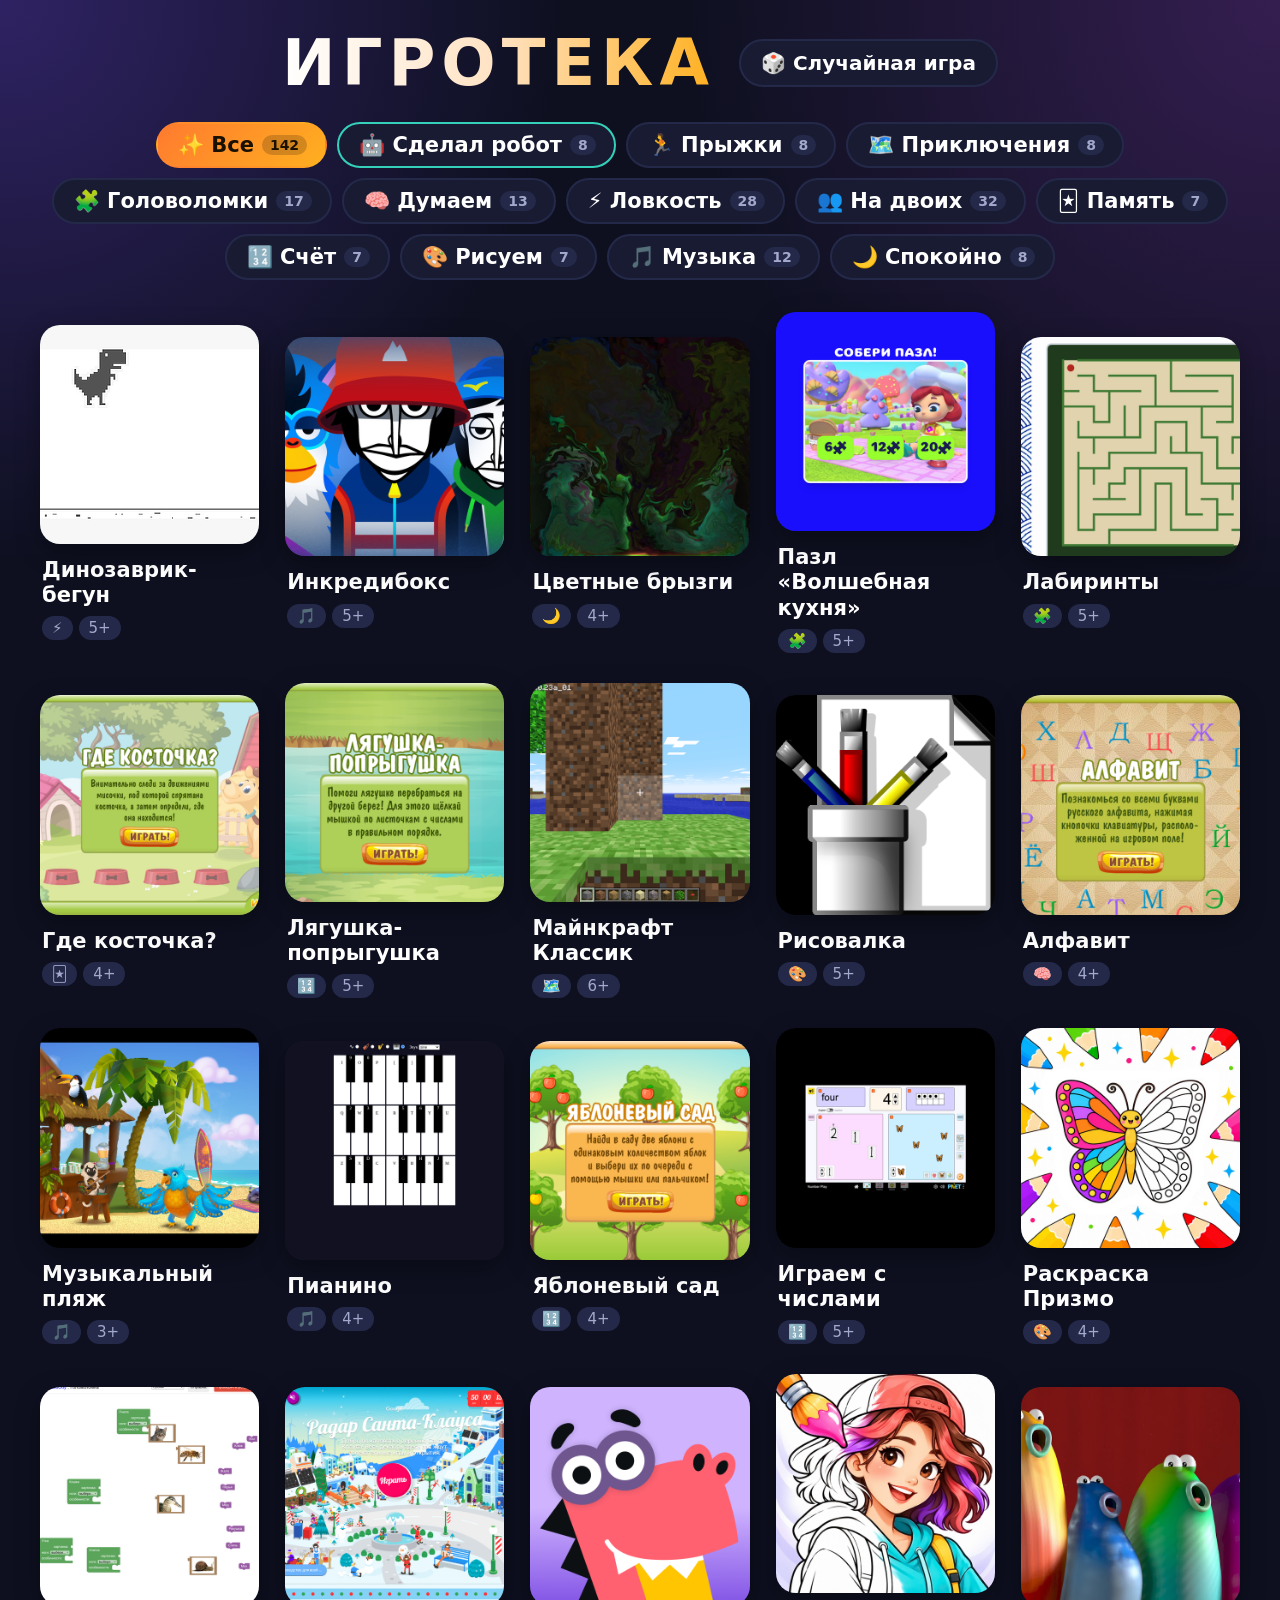
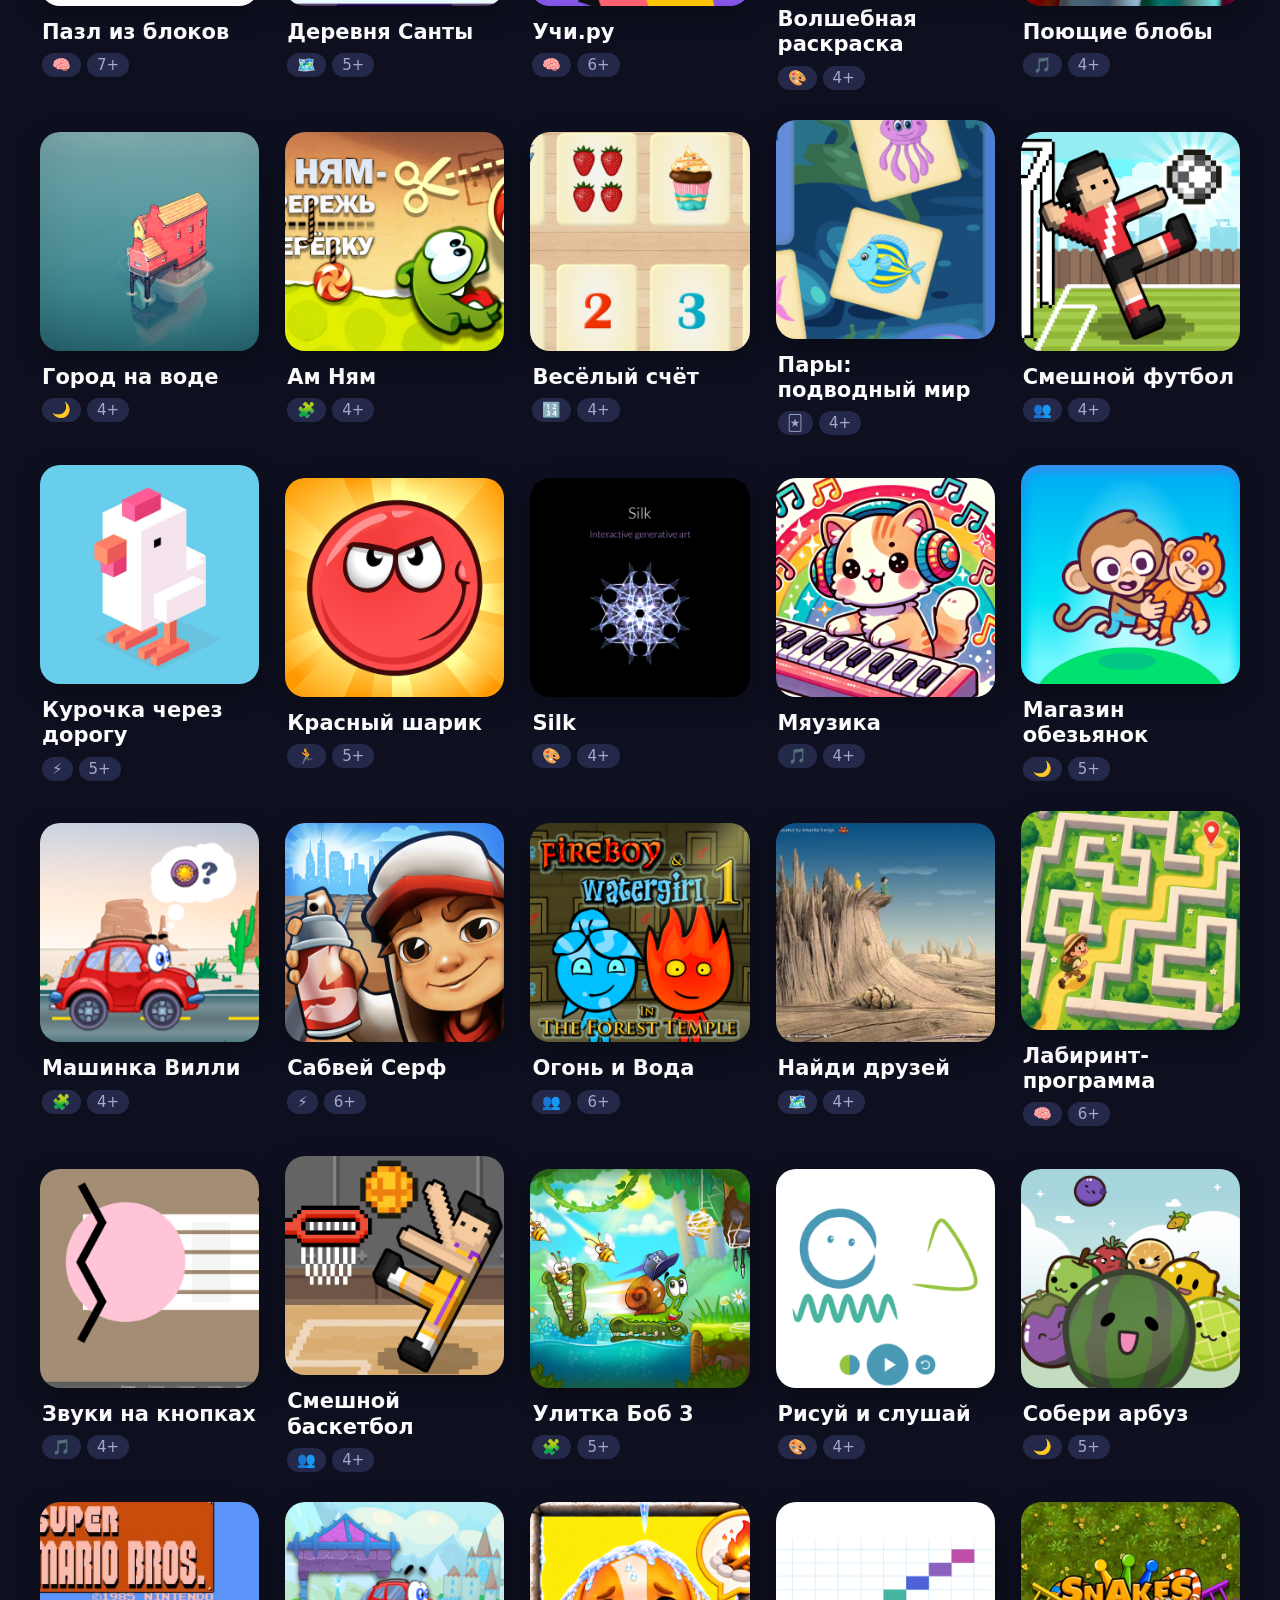
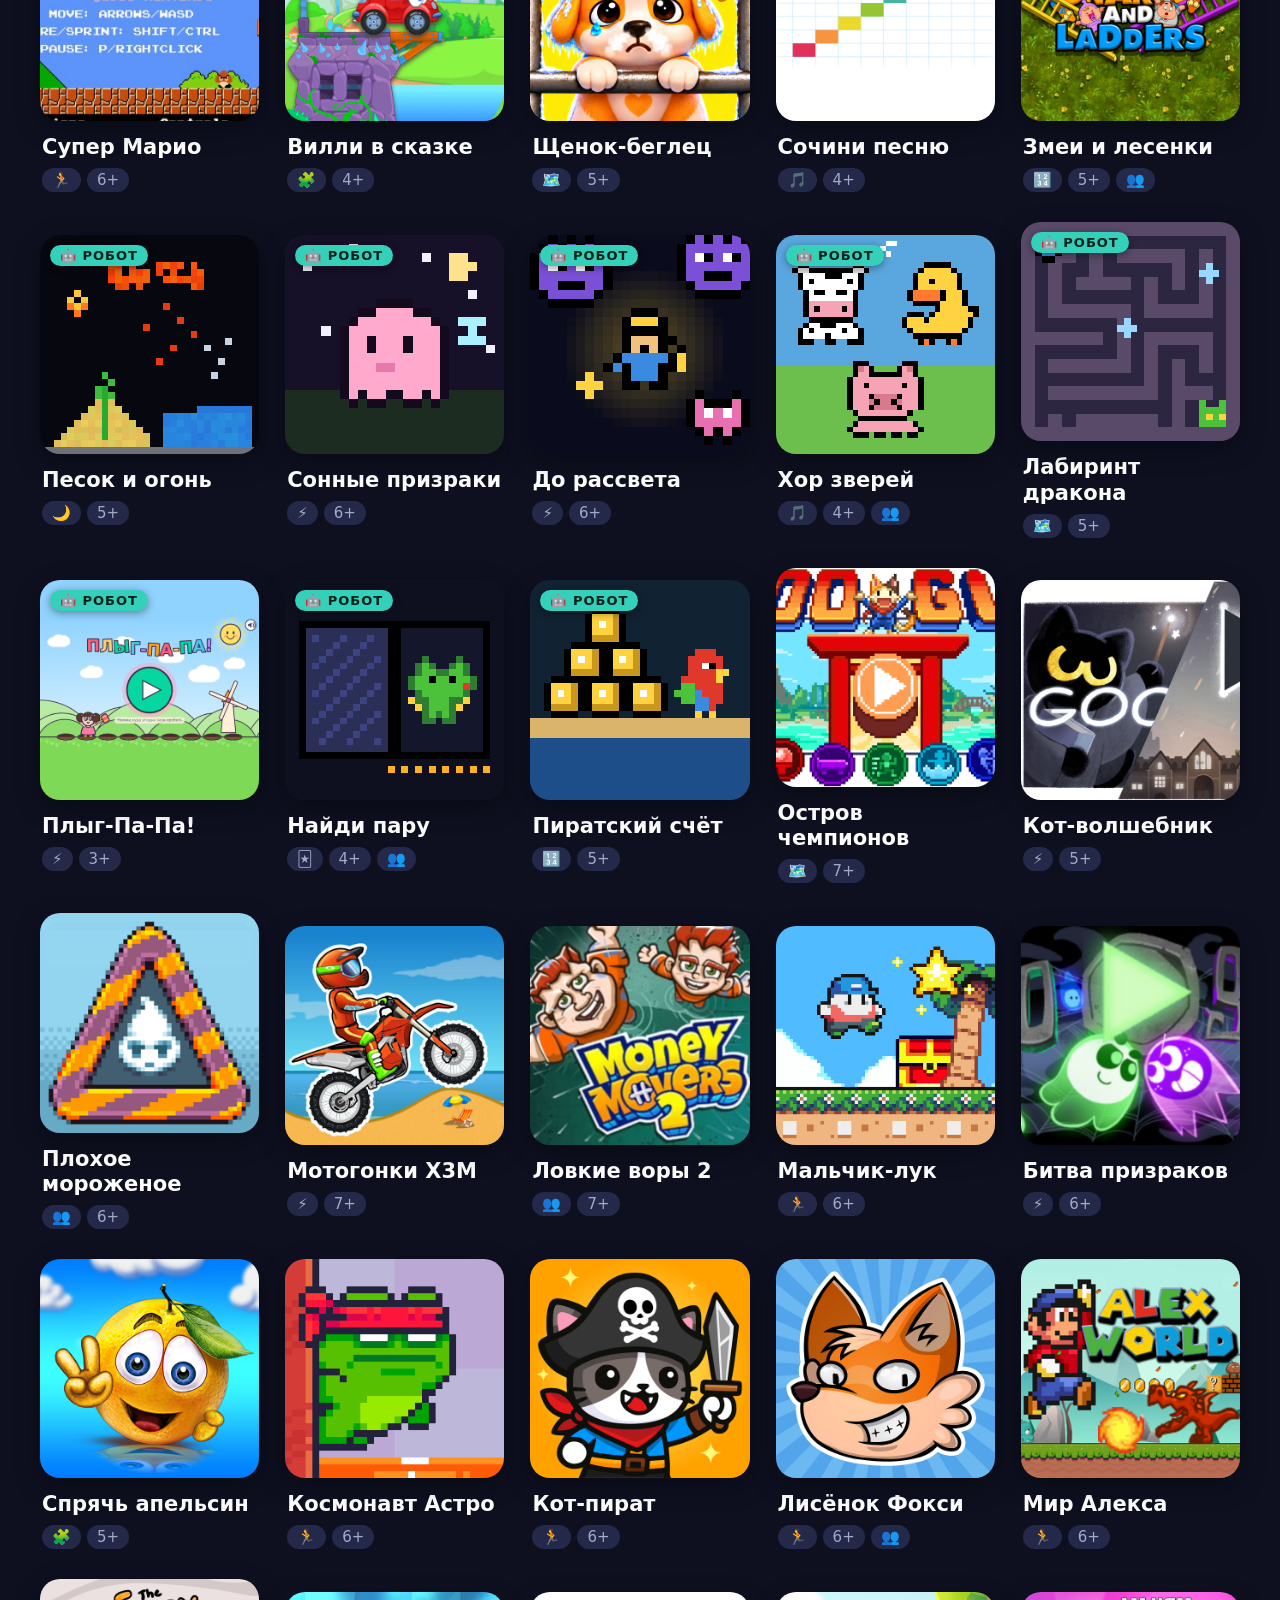
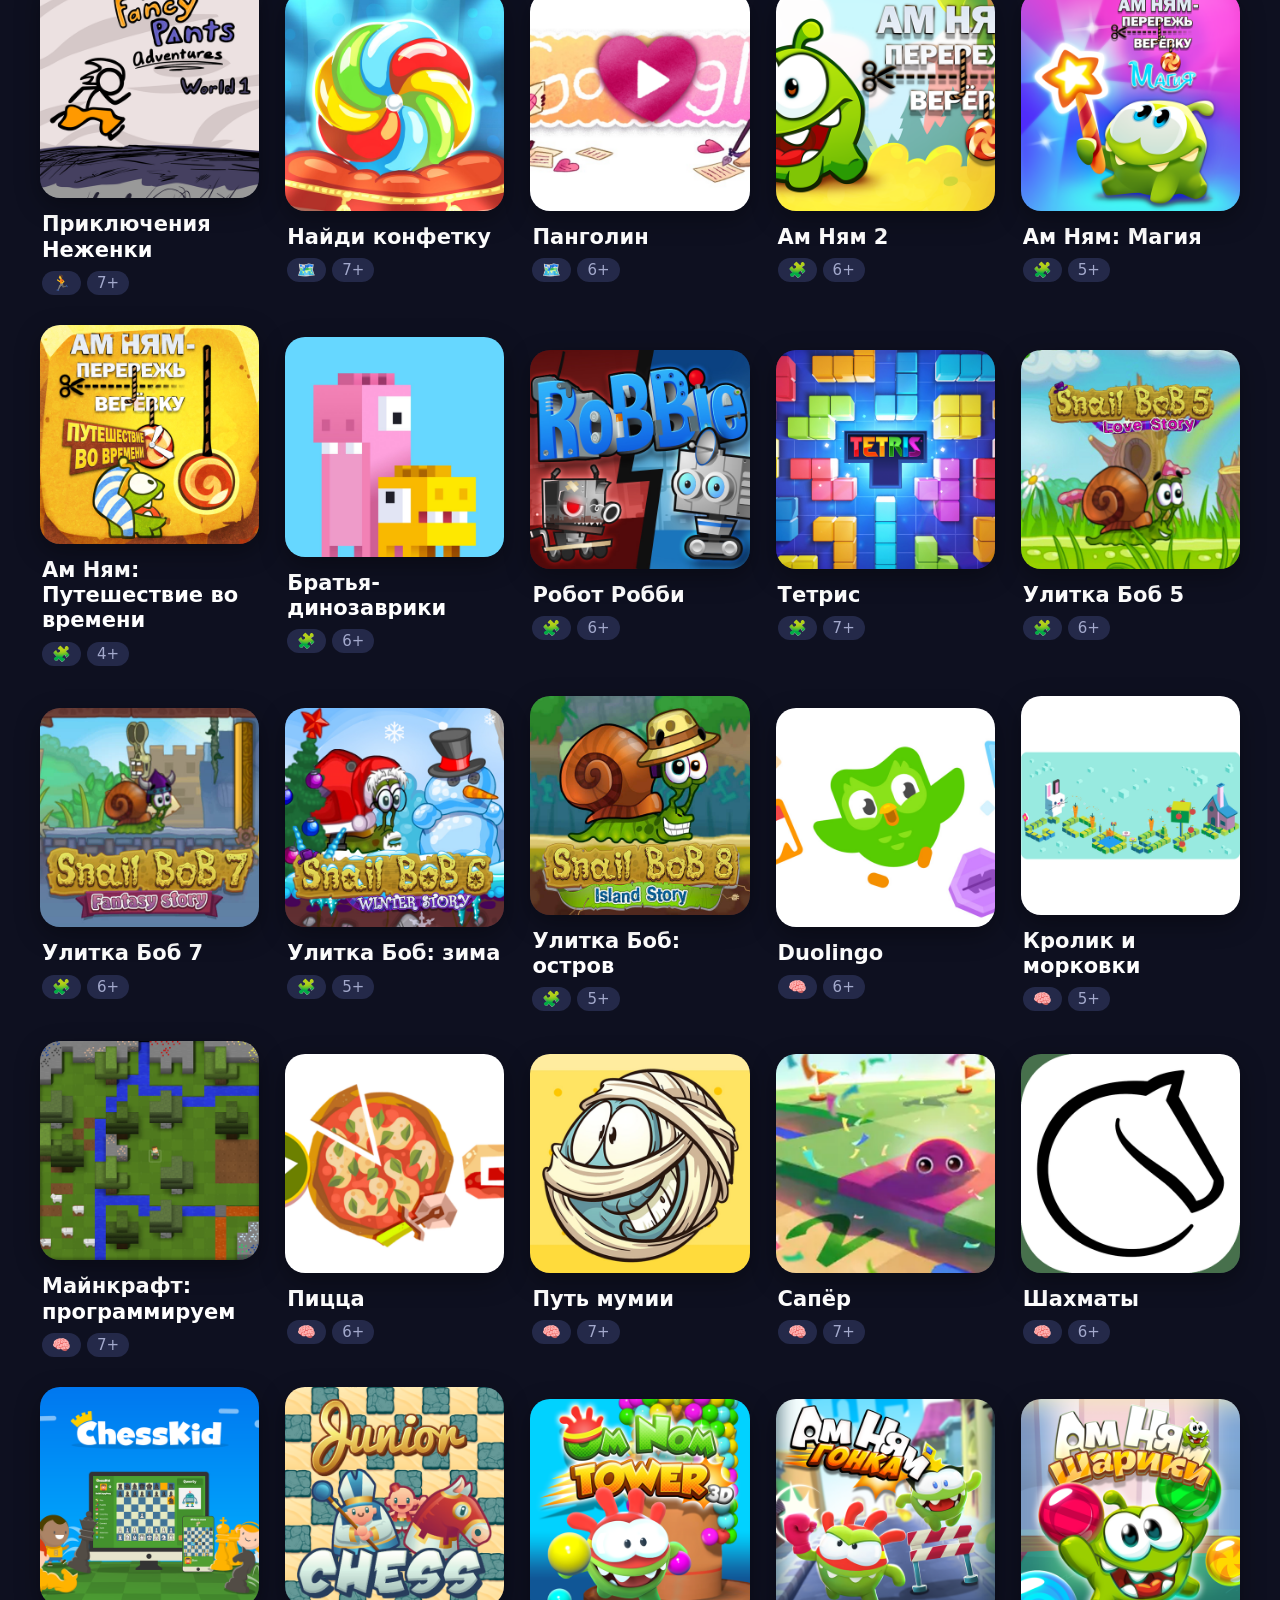
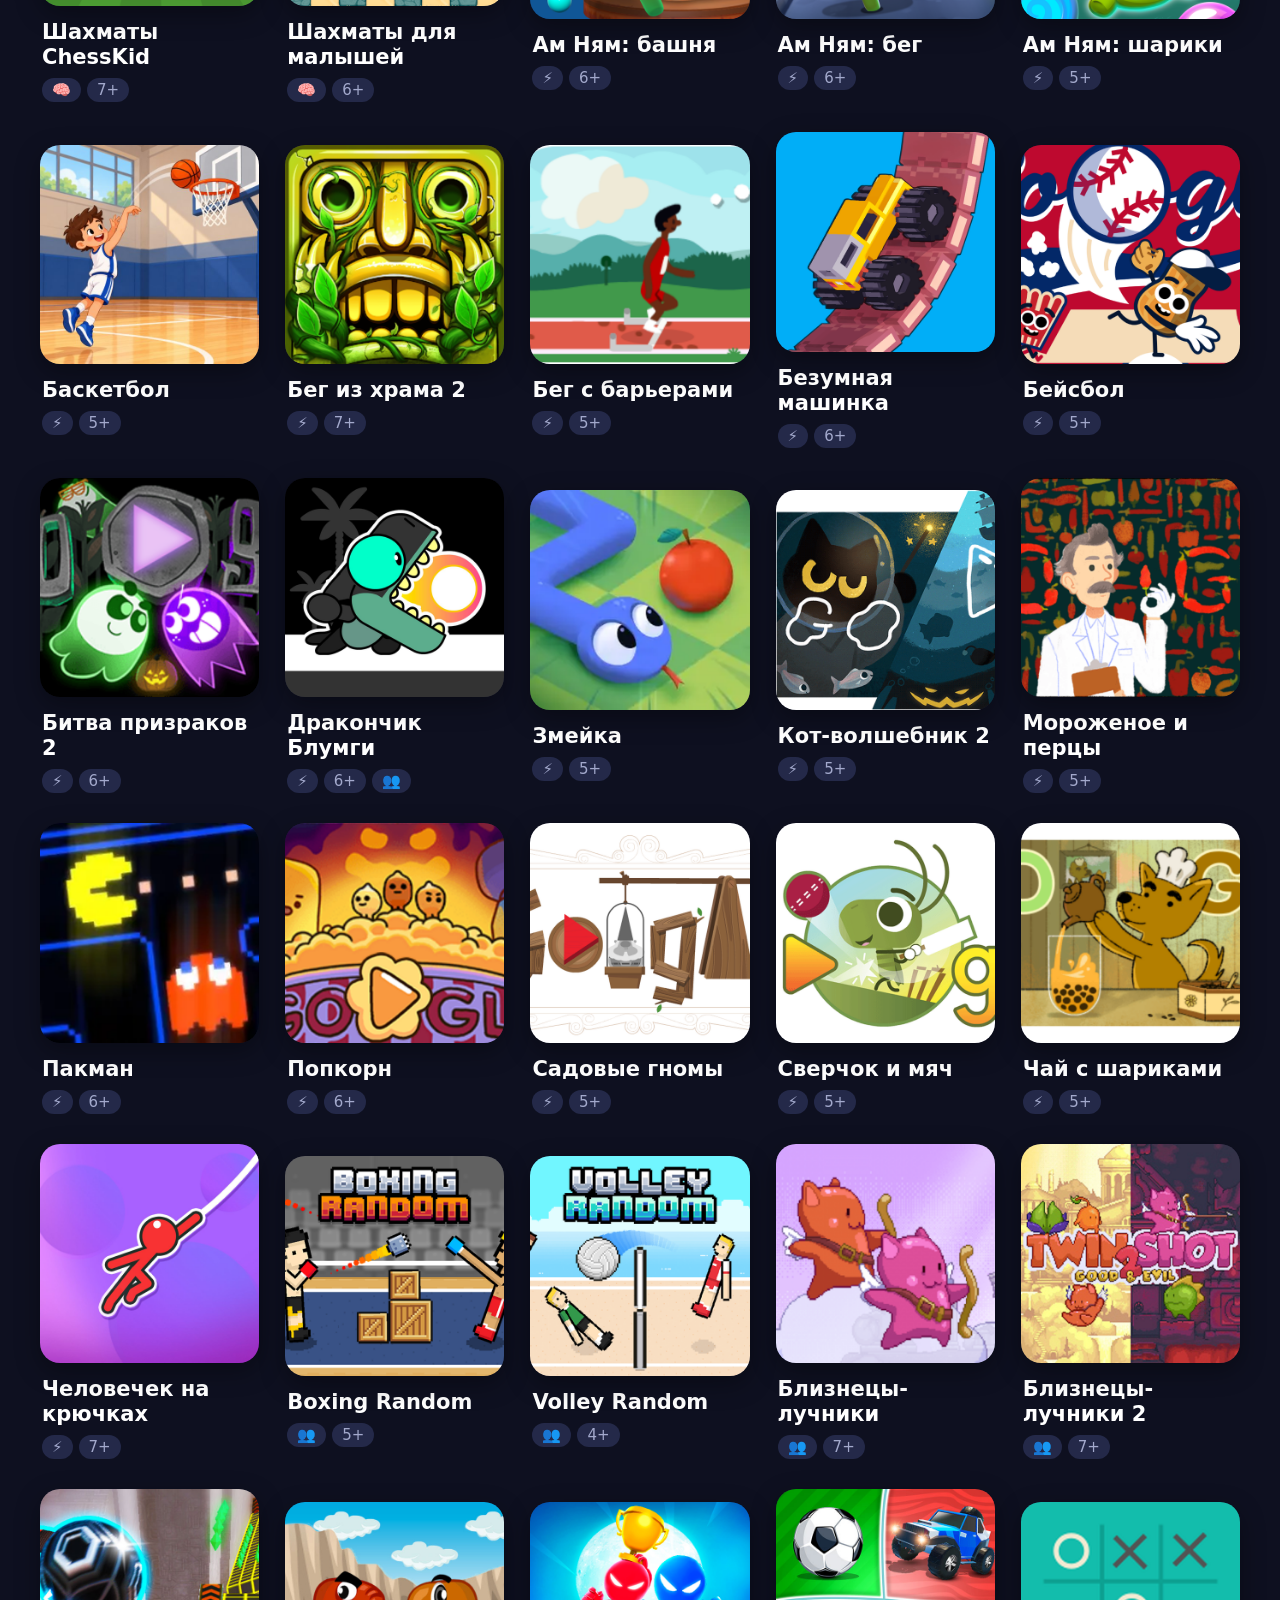
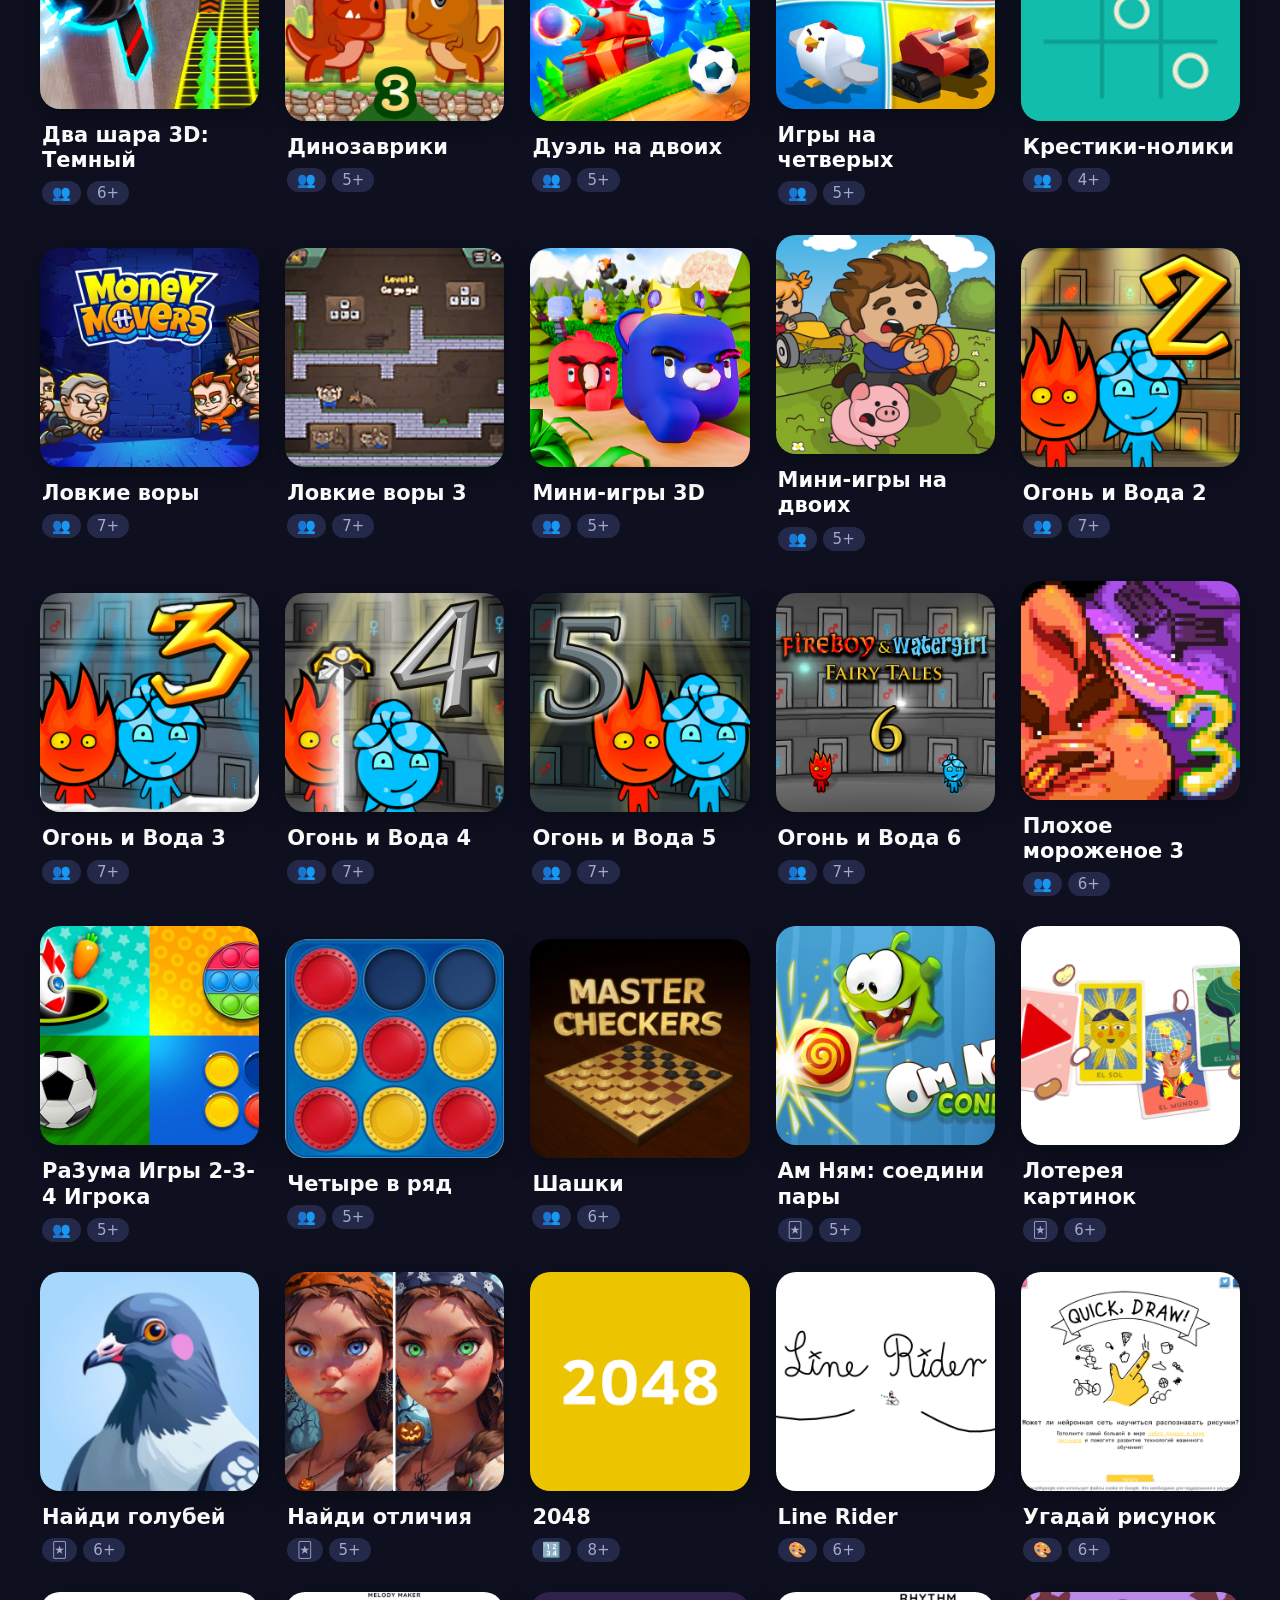
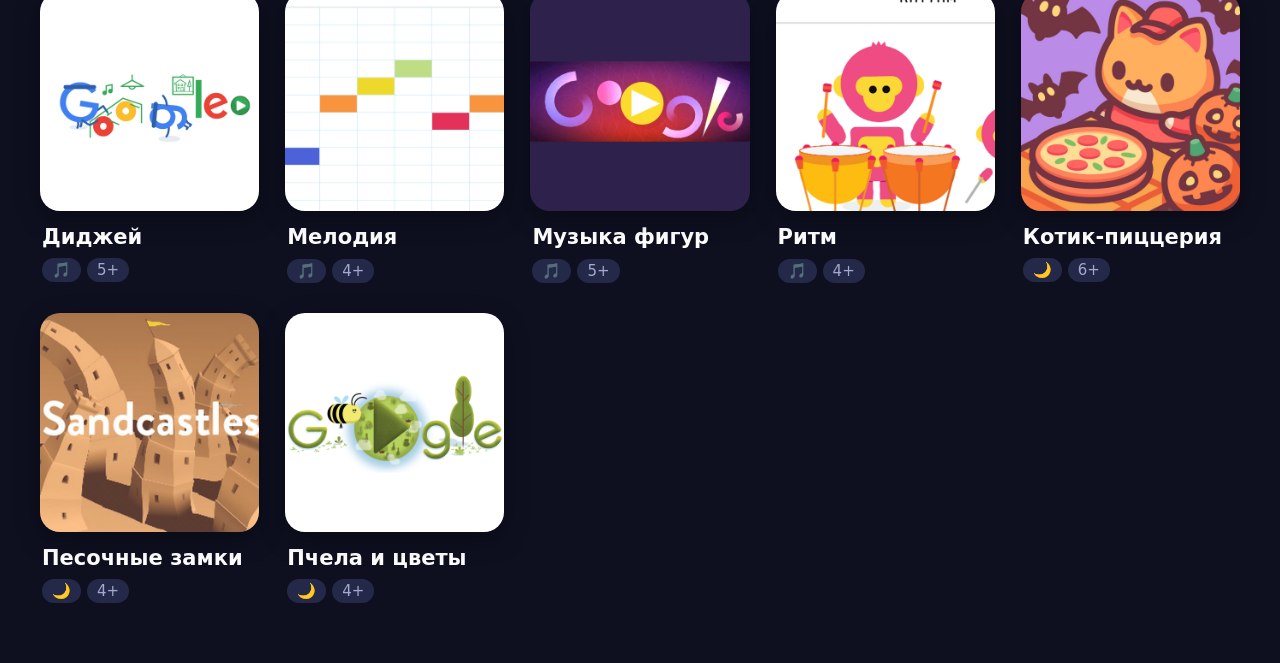
==== commit ea2d6f0f: "Добавить 17 игр, настоящие обложки и новый порядок каталога - 4 игры с открытым кодом положены прямо" ====
--- a/index.html
+++ b/index.html
@@ -128,6 +128,599 @@
 <script>
 const GAMES = [
  {
+  "name": "Динозаврик-бегун",
+  "kind": "skill",
+  "age": 5,
+  "url": "games/trex/index.html",
+  "img": "img/trex.png",
+  "emoji": "🦖",
+  "color": "#3d2c6e",
+  "source": "Открытый код",
+  "controls": "пробел или стрелка вверх - прыжок, стрелка вниз - пригнуться",
+  "players": "1",
+  "desc": "Динозаврик бежит всё быстрее. Нажимай пробел, чтобы перепрыгнуть кактус, и стрелку вниз, чтобы пригнуться под птицей.",
+  "pixel": true
+ },
+ {
+  "name": "Инкредибокс",
+  "kind": "music",
+  "age": 5,
+  "url": "https://www.incredibox.com/ru/demo/",
+  "img": "img/incredibox.png",
+  "emoji": "🎶",
+  "color": "#3d2c6e",
+  "source": "Incredibox",
+  "controls": "мышь",
+  "players": "1",
+  "desc": "Смешные человечки умеют петь и отбивать ритм. Выбирай звуки, и они сложатся в твою собственную песню."
+ },
+ {
+  "name": "Цветные брызги",
+  "kind": "calm",
+  "age": 4,
+  "url": "games/fluid/index.html",
+  "img": "img/fluid.png",
+  "emoji": "🌈",
+  "color": "#3d2c6e",
+  "source": "Открытый код",
+  "controls": "мышь: водить по экрану",
+  "players": "1",
+  "desc": "Води мышкой по экрану - за ней тянутся яркие струи, как краска в воде. Смотри, как они смешиваются!"
+ },
+ {
+  "name": "Пазл «Волшебная кухня»",
+  "kind": "puzzle",
+  "age": 5,
+  "url": "https://puzzle-2d.karusel-tv.ru/?puzzle=kitchen2",
+  "img": "img/puzzle-kitchen.png",
+  "emoji": "🧩",
+  "color": "#3d2c6e",
+  "source": "Карусель",
+  "controls": "мышь",
+  "players": "1",
+  "desc": "Собери картинку из кусочков. Можно выбрать 6, 12 или 20 кусочков."
+ },
+ {
+  "name": "Лабиринты",
+  "kind": "puzzle",
+  "age": 5,
+  "url": "games/maze/index.html",
+  "img": "img/maze.png",
+  "emoji": "🌀",
+  "color": "#3d2c6e",
+  "source": "Открытый код",
+  "controls": "стрелки или WASD",
+  "players": "1",
+  "desc": "Выбери форму - квадрат, круг, звезду или сердце - и найди дорогу из лабиринта. Веди точку стрелками на клавиатуре. Каждый раз новый лабиринт!"
+ },
+ {
+  "name": "Где косточка?",
+  "kind": "memory",
+  "age": 4,
+  "url": "https://www.igraemsa.ru/igry-dlja-detej/igry-na-vnimanie-i-pamjat/gde-kostochka#game",
+  "img": "img/gde-kostochka.png",
+  "emoji": "🦴",
+  "color": "#3d2c6e",
+  "source": "Играемся",
+  "controls": "мышь: выбрать миску",
+  "players": "1",
+  "desc": "Под одной из четырёх мисок на лужайке спрятана косточка. Миски перемешиваются: следи за нужной, а когда пёс Рекс подаст сигнал, выбери её!"
+ },
+ {
+  "name": "Лягушка-попрыгушка",
+  "kind": "numbers",
+  "age": 5,
+  "url": "https://www.igraemsa.ru/igry-dlja-detej/matematicheskie-igry/lyagushka-poprygushka",
+  "img": "img/lyagushka.png",
+  "emoji": "🐸",
+  "color": "#3d2c6e",
+  "source": "Играемся",
+  "controls": "мышь",
+  "players": "1",
+  "desc": "Лягушке нужно перебраться через реку. Прыгай по листочкам с цифрами: сначала на самую маленькую цифру, потом дальше по порядку, до самой большой."
+ },
+ {
+  "name": "Майнкрафт Классик",
+  "kind": "adventure",
+  "age": 6,
+  "url": "https://classic.minecraft.net/",
+  "img": "img/minecraft-classic.png",
+  "emoji": "⛏️",
+  "color": "#3d2c6e",
+  "source": "Minecraft",
+  "controls": "клавиатура и мышь",
+  "players": "1",
+  "desc": "Строй из кубиков всё, что придумаешь: дома, башни и целые города.",
+  "note": "Нужна клавиатура. Меню по-английски."
+ },
+ {
+  "name": "Рисовалка",
+  "kind": "draw",
+  "age": 5,
+  "url": "https://jspaint.app",
+  "img": "img/jspaint.png",
+  "emoji": "🖌️",
+  "color": "#3d2c6e",
+  "source": "JS Paint",
+  "controls": "мышь",
+  "players": "1",
+  "desc": "Настоящая компьютерная рисовалка: кисточка, карандаш, ластик, заливка и много цветов. Нарисуй картинку и сохрани её!"
+ },
+ {
+  "name": "Алфавит",
+  "kind": "think",
+  "age": 4,
+  "url": "https://www.igraemsa.ru/igry-dlja-detej/azbuka/igra-alfavit",
+  "img": "img/alfavit.png",
+  "emoji": "🔤",
+  "color": "#3d2c6e",
+  "source": "Играемся",
+  "controls": "мышь: нажимать на буквы",
+  "players": "1",
+  "desc": "Нажимай на буквы внизу экрана. Буква появится на экране, а голос назовёт её."
+ },
+ {
+  "name": "Музыкальный пляж",
+  "kind": "music",
+  "age": 3,
+  "url": "https://webapps.karusel-tv.ru/apps/669155f146dffapp/",
+  "img": "img/music-beach.png",
+  "emoji": "🏖️",
+  "color": "#3d2c6e",
+  "source": "Карусель",
+  "controls": "мышь",
+  "players": "1",
+  "desc": "На тропическом пляже собрались звери и птицы с музыкальными инструментами. Помоги им сыграть вместе."
+ },
+ {
+  "name": "Пианино",
+  "kind": "music",
+  "age": 4,
+  "url": "games/piano/index.html",
+  "img": "img/piano.png",
+  "emoji": "🎹",
+  "color": "#3d2c6e",
+  "source": "Открытый код",
+  "controls": "мышь или клавиатура: нажимать на клавиши",
+  "players": "1",
+  "desc": "Нажимай на клавиши мышкой или на клавиатуре и выбирай, как звучит пианино."
+ },
+ {
+  "name": "Яблоневый сад",
+  "kind": "numbers",
+  "age": 4,
+  "url": "https://www.igraemsa.ru/igry-dlja-detej/matematicheskie-igry/jablonevyj-sad",
+  "img": "img/yablonevyj-sad.png",
+  "emoji": "🍎",
+  "color": "#3d2c6e",
+  "source": "Играемся",
+  "controls": "мышь: выбирать деревья",
+  "players": "1",
+  "desc": "На шести яблонях растут яблоки. Найди два дерева, на которых яблок поровну! В каждом раунде нужно найти три такие пары."
+ },
+ {
+  "name": "Играем с числами",
+  "kind": "numbers",
+  "age": 5,
+  "url": "https://phet.colorado.edu/sims/html/number-play/latest/number-play_en.html",
+  "img": "img/number-play.png",
+  "emoji": "🔢",
+  "color": "#3d2c6e",
+  "source": "PhET",
+  "controls": "мышь",
+  "players": "1",
+  "desc": "Считаем до десяти. Число показано цифрой, словом, точками и рамкой-десяткой. Нажми и услышишь число вслух.",
+  "note": "Всё по-английски."
+ },
+ {
+  "name": "Раскраска Призмо",
+  "kind": "draw",
+  "age": 4,
+  "url": "https://poki.com/ru/g/prismo-coloring",
+  "img": "img/prismo.png",
+  "emoji": "🎨",
+  "color": "#3d2c6e",
+  "source": "Poki",
+  "controls": "мышь: выбрать картинку и кисть",
+  "players": "1",
+  "desc": "Выбери картинку - котика, собаку, динозавра или машину - и раскрась её кистью так, как тебе нравится."
+ },
+ {
+  "name": "Пазл из блоков",
+  "kind": "think",
+  "age": 7,
+  "url": "https://blockly.games/puzzle?lang=ru",
+  "img": "img/blockly-puzzle.png",
+  "emoji": "🧱",
+  "color": "#3d2c6e",
+  "source": "Blockly Games",
+  "controls": "мышь: соединять блоки",
+  "players": "1",
+  "desc": "Подбери каждому животному картинку, ноги и особенности: соединяй блоки, пока всё не подойдёт, и нажми «Проверить результат»."
+ },
+ {
+  "name": "Деревня Санты",
+  "kind": "adventure",
+  "age": 5,
+  "url": "https://santatracker.google.com/",
+  "img": "img/santa.png",
+  "emoji": "🎅",
+  "color": "#3d2c6e",
+  "source": "Google",
+  "controls": "мышь",
+  "players": "1",
+  "desc": "Помоги Санте и его эльфам: здесь собраны весёлые зимние игры."
+ },
+ {
+  "name": "Учи.ру",
+  "kind": "think",
+  "age": 6,
+  "url": "https://uchi.ru/",
+  "img": "img/uchi.png",
+  "emoji": "📚",
+  "color": "#1f6f50",
+  "source": "Другой сайт",
+  "controls": "мышь",
+  "players": "1",
+  "desc": "Задания по математике, русскому и другим предметам для школьников.",
+  "note": "Нужен аккаунт: сначала входит взрослый."
+ },
+ {
+  "name": "Волшебная раскраска",
+  "kind": "draw",
+  "age": 4,
+  "url": "https://poki.com/ru/g/magic-coloring-book",
+  "img": "img/n2-magic-coloring-book.png",
+  "emoji": "🎨",
+  "color": "#3d2c6e",
+  "source": "Poki",
+  "controls": "Мышка: выбрать цвет и раскрашивать",
+  "players": "1",
+  "desc": "Раскрашивай картинки кистью или заливкой."
+ },
+ {
+  "name": "Поющие блобы",
+  "kind": "music",
+  "age": 4,
+  "url": "https://gacembed.withgoogle.com/blob-opera?lang=ru&locale=ru",
+  "img": "img/blob-opera.png",
+  "emoji": "🌙",
+  "color": "#2b3570",
+  "source": "Google",
+  "controls": "мышь",
+  "players": "1",
+  "desc": "Четыре смешных блоба поют оперу: тяни их мышкой вверх и вниз, и они поют выше или ниже."
+ },
+ {
+  "name": "Город на воде",
+  "kind": "calm",
+  "age": 4,
+  "url": "https://oskarstalberg.com/Townscaper/",
+  "img": "img/townscaper.png",
+  "emoji": "🌙",
+  "color": "#2b3570",
+  "source": "Другой сайт",
+  "controls": "мышь",
+  "players": "1",
+  "desc": "Нажимай на воду, и вырастают разноцветные домики: строй свой город, проиграть нельзя."
+ },
+ {
+  "name": "Ам Ням",
+  "kind": "puzzle",
+  "age": 4,
+  "url": "https://yandex.ru/games/app/am-niam-pererezh-veriovku-289684",
+  "img": "img/amnyam.png",
+  "emoji": "🧩",
+  "color": "#4a2f7a",
+  "source": "Яндекс Игры",
+  "controls": "мышь",
+  "players": "1",
+  "desc": "Перережь верёвки, чтобы конфета упала Ам Няму в рот."
+ },
+ {
+  "name": "Весёлый счёт",
+  "kind": "numbers",
+  "age": 4,
+  "url": "https://www.igraemsa.ru/igry-dlja-detej/matematicheskie-igry/veselyj-schet",
+  "img": "img/n2-ig-count.png",
+  "emoji": "🔢",
+  "color": "#3d2c6e",
+  "source": "Играемся",
+  "controls": "Мышка",
+  "players": "1",
+  "desc": "Посчитай предметы на карточке и найди нужную цифру.",
+  "note": "Совсем лёгкая - для младших."
+ },
+ {
+  "name": "Пары: подводный мир",
+  "kind": "memory",
+  "age": 4,
+  "url": "https://www.igraemsa.ru/igry-dlja-detej/igry-na-vnimanie-i-pamjat/najdi-paru-vodnyj-mir",
+  "img": "img/n2-ig-pair.png",
+  "emoji": "🃏",
+  "color": "#3d2c6e",
+  "source": "Играемся",
+  "controls": "Мышка: открывать карточки",
+  "players": "1",
+  "desc": "Открывай карточки с морскими жителями и находи одинаковые пары."
+ },
+ {
+  "name": "Смешной футбол",
+  "kind": "two",
+  "age": 4,
+  "url": "https://yandex.ru/games/app/futbol-sluchainyi-197306",
+  "img": "img/soccer-random.png",
+  "emoji": "👥",
+  "color": "#6b2e5a",
+  "source": "Яндекс Игры",
+  "controls": "W и стрелка вверх",
+  "players": "1-2",
+  "desc": "Футбол одной кнопкой: игроки падают и подпрыгивают, а мяч летит куда попало."
+ },
+ {
+  "name": "Курочка через дорогу",
+  "kind": "skill",
+  "age": 5,
+  "url": "https://poki.com/ru/g/crossy-road",
+  "img": "img/n2-crossy-road.png",
+  "emoji": "⚡",
+  "color": "#3d2c6e",
+  "source": "Poki",
+  "controls": "Стрелки: шаг вперёд и в стороны",
+  "players": "1",
+  "desc": "Переведи кубическую курочку через дороги, реки и рельсы. Каждое нажатие - один шаг."
+ },
+ {
+  "name": "Красный шарик",
+  "kind": "jump",
+  "age": 5,
+  "url": "https://yandex.ru/games/app/red-ball-4-263344",
+  "img": "img/red-ball-4.png",
+  "emoji": "🏃",
+  "color": "#7a3b2e",
+  "source": "Яндекс Игры",
+  "controls": "стрелки",
+  "players": "1",
+  "desc": "Красный мячик катится и прыгает по уровням и не даёт злым квадратам сделать Землю квадратной."
+ },
+ {
+  "name": "Silk",
+  "kind": "draw",
+  "age": 4,
+  "url": "https://weavesilk.com/",
+  "img": "img/silk.png",
+  "emoji": "🌀",
+  "color": "#7a4b2e",
+  "source": "Другой сайт",
+  "controls": "мышь",
+  "players": "1",
+  "desc": "Рисуй линии, которые сами отражаются и складываются в узор."
+ },
+ {
+  "name": "Мяузика",
+  "kind": "music",
+  "age": 4,
+  "url": "https://yandex.ru/games/app/miauzika-387266",
+  "img": "img/meowsic.png",
+  "emoji": "🌙",
+  "color": "#2b3570",
+  "source": "Яндекс Игры",
+  "controls": "мышь",
+  "players": "1",
+  "desc": "Котики-музыканты мяукают и играют в такт: нажимай на них и сочиняй свою песенку."
+ },
+ {
+  "name": "Магазин обезьянок",
+  "kind": "calm",
+  "age": 5,
+  "url": "https://poki.com/ru/g/monkey-mart",
+  "img": "img/n2-monkey-mart.png",
+  "emoji": "🌙",
+  "color": "#3d2c6e",
+  "source": "Poki",
+  "controls": "Стрелки или W, A, S, D (или мышкой)",
+  "players": "1",
+  "desc": "Обезьянка собирает урожай, раскладывает товары по полкам и обслуживает покупателей."
+ },
+ {
+  "name": "Машинка Вилли",
+  "kind": "puzzle",
+  "age": 4,
+  "url": "https://yandex.ru/games/app/wheely-3-96821",
+  "img": "img/wheely-3.png",
+  "emoji": "🧩",
+  "color": "#4a2f7a",
+  "source": "Яндекс Игры",
+  "controls": "мышь",
+  "players": "1",
+  "desc": "Маленькая красная машинка едет домой, а ты включаешь мосты, кнопки и рычаги на её пути."
+ },
+ {
+  "name": "Сабвей Серф",
+  "kind": "skill",
+  "age": 6,
+  "url": "https://poki.com/ru/g/subway-surfers",
+  "img": "img/n2-subway-surfers.png",
+  "emoji": "⚡",
+  "color": "#3d2c6e",
+  "source": "Poki",
+  "controls": "Стрелки: влево, вправо, вверх - прыжок, вниз - кувырок",
+  "players": "1",
+  "desc": "Беги по рельсам, перепрыгивай поезда и собирай монеты."
+ },
+ {
+  "name": "Огонь и Вода",
+  "kind": "two",
+  "age": 6,
+  "url": "https://yandex.ru/games/app/fireboy-and-watergirl-1-in-the-forest-temple-96860",
+  "img": "img/fireboy-watergirl-1.png",
+  "emoji": "👥",
+  "color": "#6b2e5a",
+  "source": "Яндекс Игры",
+  "controls": "WASD и стрелки",
+  "players": "1-2",
+  "desc": "Огонь и Вода вместе проходят лесной храм: каждый собирает свои кристаллы и открывает путь другому."
+ },
+ {
+  "name": "Найди друзей",
+  "kind": "adventure",
+  "age": 4,
+  "url": "https://amanita-design.net/thequestfortherest/",
+  "img": "img/quest-for-the-rest.png",
+  "emoji": "🗺️",
+  "color": "#3b5a2e",
+  "source": "Другой сайт",
+  "controls": "мышь",
+  "players": "1",
+  "desc": "Сказка от авторов «Чучела»: нажимай на всё вокруг и помогай маленьким человечкам найти друзей."
+ },
+ {
+  "name": "Лабиринт-программа",
+  "kind": "think",
+  "age": 6,
+  "url": "https://blockly.games/maze?lang=ru",
+  "img": "img/n2-blockly-maze.png",
+  "emoji": "🧠",
+  "color": "#3d2c6e",
+  "source": "Blockly Games",
+  "controls": "Мышка: собирать блоки и нажать «Запустить Программу»",
+  "players": "1",
+  "desc": "Собери из блоков команды «шагнуть вперёд» и «повернуть», чтобы человечек дошёл до флажка."
+ },
+ {
+  "name": "Звуки на кнопках",
+  "kind": "music",
+  "age": 4,
+  "url": "https://patatap.com/",
+  "img": "img/patatap.png",
+  "emoji": "🌙",
+  "color": "#2b3570",
+  "source": "Другой сайт",
+  "controls": "клавиатура",
+  "players": "1",
+  "desc": "Жми любые буквы на клавиатуре: звучат весёлые звуки и выскакивают яркие фигуры."
+ },
+ {
+  "name": "Смешной баскетбол",
+  "kind": "two",
+  "age": 4,
+  "url": "https://yandex.ru/games/app/basket-random-197304",
+  "img": "img/basket-random.png",
+  "emoji": "👥",
+  "color": "#6b2e5a",
+  "source": "Яндекс Игры",
+  "controls": "W и стрелка вверх",
+  "players": "1-2",
+  "desc": "У каждого одна кнопка: человечки прыгают как попало, а нужно закинуть мяч в кольцо."
+ },
+ {
+  "name": "Улитка Боб 3",
+  "kind": "puzzle",
+  "age": 5,
+  "url": "https://yandex.ru/games/app/ulitka-bob-3-neobitaemyi-ostrov-442218",
+  "img": "img/bob3.png",
+  "emoji": "🧩",
+  "color": "#4a2f7a",
+  "source": "Яндекс Игры",
+  "controls": "мышь",
+  "players": "1",
+  "desc": "Помоги улитке Бобу добраться до выхода: нажимай кнопки и рычаги."
+ },
+ {
+  "name": "Рисуй и слушай",
+  "kind": "draw",
+  "age": 4,
+  "url": "https://musiclab.chromeexperiments.com/Kandinsky/",
+  "img": "img/kandinsky.png",
+  "emoji": "🎨",
+  "color": "#7a4b2e",
+  "source": "Google",
+  "controls": "мышь",
+  "players": "1",
+  "desc": "Рисуй мышкой линии и круги, а потом нажми кнопку: рисунок оживает и играет музыку."
+ },
+ {
+  "name": "Собери арбуз",
+  "kind": "calm",
+  "age": 5,
+  "url": "https://poki.com/ru/g/watermelon-drop",
+  "img": "img/n2-watermelon-drop.png",
+  "emoji": "🌙",
+  "color": "#3d2c6e",
+  "source": "Poki",
+  "controls": "Мышка: навести и нажать, чтобы уронить фрукт",
+  "players": "1",
+  "desc": "Роняй фрукты в стакан. Два одинаковых сливаются в больший - дорасти до арбуза!"
+ },
+ {
+  "name": "Супер Марио",
+  "kind": "jump",
+  "age": 6,
+  "url": "https://supermarioplay.com/fullscreen",
+  "img": "img/super-mario.png",
+  "emoji": "🎮",
+  "color": "#3d2c6e",
+  "source": "Другой сайт",
+  "controls": "стрелки",
+  "players": "1",
+  "desc": "Тот самый Марио: беги вправо, прыгай на грибы и черепах, собирай монетки. 32 уровня из старой игры.",
+  "note": "Подсказки на экране по-английски."
+ },
+ {
+  "name": "Вилли в сказке",
+  "kind": "puzzle",
+  "age": 4,
+  "url": "https://yandex.ru/games/app/wheely-6-fairytale-425997",
+  "img": "img/wheely-6.png",
+  "emoji": "🧩",
+  "color": "#4a2f7a",
+  "source": "Яндекс Игры",
+  "controls": "мышь",
+  "players": "1",
+  "desc": "Машинка Вилли попадает в сказку: нажимай рычаги и кнопки, чтобы она доехала до финиша."
+ },
+ {
+  "name": "Щенок-беглец",
+  "kind": "adventure",
+  "age": 5,
+  "url": "https://frvr.com/play/dogescape/",
+  "img": "img/n2-dog.png",
+  "emoji": "🗺️",
+  "color": "#3d2c6e",
+  "source": "FRVR",
+  "controls": "Мышка: зажать и вести щенка",
+  "players": "1",
+  "desc": "Выведи щенка из комнаты к выходу, а потом заботься о нём в приюте.",
+  "note": "Не проверено, двигается ли щенок: в проверке он стоял."
+ },
+ {
+  "name": "Сочини песню",
+  "kind": "music",
+  "age": 4,
+  "url": "https://musiclab.chromeexperiments.com/Song-Maker/",
+  "img": "img/song-maker.png",
+  "emoji": "🌙",
+  "color": "#2b3570",
+  "source": "Google",
+  "controls": "мышь",
+  "players": "1",
+  "desc": "Ставь цветные квадратики на сетке и нажимай кнопку: звучит мелодия, которую ты придумал."
+ },
+ {
+  "name": "Змеи и лесенки",
+  "kind": "numbers",
+  "age": 5,
+  "url": "https://poki.com/ru/g/snakes-and-ladders",
+  "img": "img/n2-snakes-and-ladders.png",
+  "emoji": "🔢",
+  "color": "#3d2c6e",
+  "source": "Poki",
+  "controls": "Мышка: бросить кубик",
+  "players": "2-4",
+  "desc": "Бросай кубик и веди фишку к сотой клетке. Лесенки поднимают вверх, змеи спускают вниз.",
+  "note": "Меню по-английски."
+ },
+ {
   "name": "Песок и огонь",
   "kind": "calm",
   "age": 5,
@@ -247,59 +840,6 @@
   "pixel": true
  },
  {
-  "name": "Супер Марио",
-  "kind": "jump",
-  "age": 6,
-  "url": "https://www.joshuakgoldberg.com/FullScreenMario/Source/",
-  "img": "img/super-mario.png",
-  "emoji": "🎮",
-  "color": "#3d2c6e",
-  "source": "Другой сайт",
-  "controls": "стрелки",
-  "players": "1",
-  "desc": "Тот самый Марио: беги вправо, прыгай на грибы и черепах, собирай монетки. 32 уровня из старой игры.",
-  "note": "Подсказки на экране по-английски."
- },
- {
-  "name": "Огонь и Вода",
-  "kind": "two",
-  "age": 6,
-  "url": "https://yandex.ru/games/app/fireboy-and-watergirl-1-in-the-forest-temple-96860",
-  "img": "img/fireboy-watergirl-1.png",
-  "emoji": "👥",
-  "color": "#6b2e5a",
-  "source": "Яндекс Игры",
-  "controls": "WASD и стрелки",
-  "players": "1-2",
-  "desc": "Огонь и Вода вместе проходят лесной храм: каждый собирает свои кристаллы и открывает путь другому."
- },
- {
-  "name": "Сабвей Серф",
-  "kind": "skill",
-  "age": 6,
-  "url": "https://poki.com/ru/g/subway-surfers",
-  "img": "img/n2-subway-surfers.png",
-  "emoji": "⚡",
-  "color": "#3d2c6e",
-  "source": "Poki",
-  "controls": "Стрелки: влево, вправо, вверх - прыжок, вниз - кувырок",
-  "players": "1",
-  "desc": "Беги по рельсам, перепрыгивай поезда и собирай монеты."
- },
- {
-  "name": "Ам Ням",
-  "kind": "puzzle",
-  "age": 4,
-  "url": "https://yandex.ru/games/app/am-niam-pererezh-veriovku-289684",
-  "img": "img/amnyam.png",
-  "emoji": "🧩",
-  "color": "#4a2f7a",
-  "source": "Яндекс Игры",
-  "controls": "мышь",
-  "players": "1",
-  "desc": "Перережь верёвки, чтобы конфета упала Ам Няму в рот."
- },
- {
   "name": "Остров чемпионов",
   "kind": "adventure",
   "age": 7,
@@ -314,56 +854,17 @@
   "note": "Много текста - лучше со взрослым."
  },
  {
-  "name": "Курочка через дорогу",
-  "kind": "skill",
-  "age": 5,
-  "url": "https://poki.com/ru/g/crossy-road",
-  "img": "img/n2-crossy-road.png",
-  "emoji": "⚡",
-  "color": "#3d2c6e",
-  "source": "Poki",
-  "controls": "Стрелки: шаг вперёд и в стороны",
-  "players": "1",
-  "desc": "Переведи кубическую курочку через дороги, реки и рельсы. Каждое нажатие - один шаг."
- },
- {
   "name": "Кот-волшебник",
   "kind": "skill",
   "age": 5,
   "url": "https://www.google.com/logos/2016/halloween16/halloween16.html?hl=ru",
-  "img": "img/svg-cat1.svg",
+  "img": "img/cat1.png",
   "emoji": "🎮",
   "color": "#3d2c6e",
   "source": "Google",
   "controls": "мышь",
   "players": "1",
   "desc": "Первая часть: котик-волшебник прогоняет привидений из школы, рисуя мышкой значки над ними."
- },
- {
-  "name": "Магазин обезьянок",
-  "kind": "calm",
-  "age": 5,
-  "url": "https://poki.com/ru/g/monkey-mart",
-  "img": "img/n2-monkey-mart.png",
-  "emoji": "🌙",
-  "color": "#3d2c6e",
-  "source": "Poki",
-  "controls": "Стрелки или W, A, S, D (или мышкой)",
-  "players": "1",
-  "desc": "Обезьянка собирает урожай, раскладывает товары по полкам и обслуживает покупателей."
- },
- {
-  "name": "Смешной футбол",
-  "kind": "two",
-  "age": 4,
-  "url": "https://yandex.ru/games/app/futbol-sluchainyi-197306",
-  "img": "img/soccer-random.png",
-  "emoji": "👥",
-  "color": "#6b2e5a",
-  "source": "Яндекс Игры",
-  "controls": "W и стрелка вверх",
-  "players": "1-2",
-  "desc": "Футбол одной кнопкой: игроки падают и подпрыгивают, а мяч летит куда попало."
  },
  {
   "name": "Плохое мороженое",
@@ -378,19 +879,6 @@
   "players": "1-2",
   "desc": "Мороженое бегает по лабиринту и собирает фрукты. Строй ледяные стены, чтобы не поймали монстры.",
   "note": "Меню по-английски."
- },
- {
-  "name": "Город на воде",
-  "kind": "calm",
-  "age": 4,
-  "url": "https://oskarstalberg.com/Townscaper/",
-  "img": "img/townscaper.png",
-  "emoji": "🌙",
-  "color": "#2b3570",
-  "source": "Другой сайт",
-  "controls": "мышь",
-  "players": "1",
-  "desc": "Нажимай на воду, и вырастают разноцветные домики: строй свой город, проиграть нельзя."
  },
  {
   "name": "Мотогонки X3M",
@@ -406,32 +894,6 @@
   "desc": "Мотоцикл мчится по трамплинам и препятствиям. Держи равновесие и доедь до финиша."
  },
  {
-  "name": "Улитка Боб 3",
-  "kind": "puzzle",
-  "age": 5,
-  "url": "https://yandex.ru/games/app/ulitka-bob-3-neobitaemyi-ostrov-442218",
-  "img": "img/bob3.png",
-  "emoji": "🧩",
-  "color": "#4a2f7a",
-  "source": "Яндекс Игры",
-  "controls": "мышь",
-  "players": "1",
-  "desc": "Помоги улитке Бобу добраться до выхода: нажимай кнопки и рычаги."
- },
- {
-  "name": "Поющие блобы",
-  "kind": "music",
-  "age": 4,
-  "url": "https://gacembed.withgoogle.com/blob-opera?lang=ru&locale=ru",
-  "img": "img/blob-opera.png",
-  "emoji": "🌙",
-  "color": "#2b3570",
-  "source": "Google",
-  "controls": "мышь",
-  "players": "1",
-  "desc": "Четыре смешных блоба поют оперу: тяни их мышкой вверх и вниз, и они поют выше или ниже."
- },
- {
   "name": "Ловкие воры 2",
   "kind": "two",
   "age": 7,
@@ -462,7 +924,7 @@
   "kind": "skill",
   "age": 6,
   "url": "https://www.google.com/logos/2021/halloween18_reboot/r1025/halloween18_reboot.html?hl=ru",
-  "img": "img/svg-ghosts1.svg",
+  "img": "img/ghosts1.png",
   "emoji": "🎮",
   "color": "#3d2c6e",
   "source": "Google",
@@ -510,19 +972,6 @@
   "players": "1",
   "desc": "Кот-пират бежит по пляжу, прыгает и собирает монеты по пути к сундуку с сокровищами.",
   "note": "Не проверено, слушается ли кот клавиш: в проверке он стоял."
- },
- {
-  "name": "Красный шарик",
-  "kind": "jump",
-  "age": 5,
-  "url": "https://yandex.ru/games/app/red-ball-4-263344",
-  "img": "img/red-ball-4.png",
-  "emoji": "🏃",
-  "color": "#7a3b2e",
-  "source": "Яндекс Игры",
-  "controls": "стрелки",
-  "players": "1",
-  "desc": "Красный мячик катится и прыгает по уровням и не даёт злым квадратам сделать Землю квадратной."
  },
  {
   "name": "Лисёнок Фокси",
@@ -563,19 +1012,6 @@
   "players": "1",
   "desc": "Человечек в штанишках бегает, скользит по горкам и прыгает по нарисованному миру.",
   "note": "Прыжок на S, бег стрелками - сначала покажи."
- },
- {
-  "name": "Найди друзей",
-  "kind": "adventure",
-  "age": 4,
-  "url": "https://amanita-design.net/thequestfortherest/",
-  "img": "img/quest-for-the-rest.png",
-  "emoji": "🗺️",
-  "color": "#3b5a2e",
-  "source": "Другой сайт",
-  "controls": "мышь",
-  "players": "1",
-  "desc": "Сказка от авторов «Чучела»: нажимай на всё вокруг и помогай маленьким человечкам найти друзей."
  },
  {
   "name": "Найди конфетку",
@@ -605,20 +1041,6 @@
   "desc": "Панголин путешествует по разным странам, чтобы встретиться с подружкой."
  },
  {
-  "name": "Щенок-беглец",
-  "kind": "adventure",
-  "age": 5,
-  "url": "https://frvr.com/play/dogescape/",
-  "img": "img/n2-dog.png",
-  "emoji": "🗺️",
-  "color": "#3d2c6e",
-  "source": "FRVR",
-  "controls": "Мышка: зажать и вести щенка",
-  "players": "1",
-  "desc": "Выведи щенка из комнаты к выходу, а потом заботься о нём в приюте.",
-  "note": "Не проверено, двигается ли щенок: в проверке он стоял."
- },
- {
   "name": "Ам Ням 2",
   "kind": "puzzle",
   "age": 6,
@@ -669,32 +1091,6 @@
   "controls": "Стрелки или W, A, S, D: оба динозаврика ходят вместе",
   "players": "1",
   "desc": "Два динозаврика ходят одновременно. Собери монеты и доведи обоих до выхода."
- },
- {
-  "name": "Вилли в сказке",
-  "kind": "puzzle",
-  "age": 4,
-  "url": "https://yandex.ru/games/app/wheely-6-fairytale-425997",
-  "img": "img/wheely-6.png",
-  "emoji": "🧩",
-  "color": "#4a2f7a",
-  "source": "Яндекс Игры",
-  "controls": "мышь",
-  "players": "1",
-  "desc": "Машинка Вилли попадает в сказку: нажимай рычаги и кнопки, чтобы она доехала до финиша."
- },
- {
-  "name": "Машинка Вилли",
-  "kind": "puzzle",
-  "age": 4,
-  "url": "https://yandex.ru/games/app/wheely-3-96821",
-  "img": "img/wheely-3.png",
-  "emoji": "🧩",
-  "color": "#4a2f7a",
-  "source": "Яндекс Игры",
-  "controls": "мышь",
-  "players": "1",
-  "desc": "Маленькая красная машинка едет домой, а ты включаешь мосты, кнопки и рычаги на её пути."
  },
  {
   "name": "Робот Робби",
@@ -793,26 +1189,13 @@
   "kind": "think",
   "age": 5,
   "url": "https://www.google.com/logos/2017/logo17/logo17.html?hl=ru",
-  "img": "img/svg-bunny.svg",
+  "img": "img/bunny.png",
   "emoji": "🧠",
   "color": "#2d6b4f",
   "source": "Google",
   "controls": "мышь",
   "players": "1",
   "desc": "Собери программу из блоков-стрелок, чтобы кролик прошёл по дорожке и собрал все морковки."
- },
- {
-  "name": "Лабиринт-программа",
-  "kind": "think",
-  "age": 6,
-  "url": "https://blockly.games/maze?lang=ru",
-  "img": "img/n2-blockly-maze.png",
-  "emoji": "🧠",
-  "color": "#3d2c6e",
-  "source": "Blockly Games",
-  "controls": "Мышка: собирать блоки и нажать «Запустить Программу»",
-  "players": "1",
-  "desc": "Собери из блоков команды «шагнуть вперёд» и «повернуть», чтобы человечек дошёл до флажка."
  },
  {
   "name": "Майнкрафт: программируем",
@@ -859,34 +1242,20 @@
   "kind": "think",
   "age": 7,
   "url": "https://www.google.com/fbx?fbx=minesweeper&hl=ru",
-  "img": "img/svg-mines.svg",
+  "img": "img/mines.png",
   "emoji": "🎮",
   "color": "#3d2c6e",
   "source": "Google",
   "controls": "мышь",
   "players": "1",
   "desc": "Открывай клетки и не попадай на мины: цифры подсказывают, где они спрятаны."
- },
- {
-  "name": "Учи.ру",
-  "kind": "think",
-  "age": 6,
-  "url": "https://uchi.ru/",
-  "img": "img/svg-uchi.svg",
-  "emoji": "📚",
-  "color": "#1f6f50",
-  "source": "Другой сайт",
-  "controls": "мышь",
-  "players": "1",
-  "desc": "Задания по математике, русскому и другим предметам для школьников.",
-  "note": "Нужен аккаунт: сначала входит взрослый."
  },
  {
   "name": "Шахматы",
   "kind": "think",
   "age": 6,
   "url": "https://lichess.org/learn",
-  "img": "img/svg-chess.svg",
+  "img": "img/chess.png",
   "emoji": "♞",
   "color": "#2d6b4f",
   "source": "Другой сайт",
@@ -1032,7 +1401,7 @@
   "kind": "skill",
   "age": 6,
   "url": "https://www.google.com/logos/2021/halloween21/v81123/halloween21.html?hl=ru",
-  "img": "img/svg-ghosts2.svg",
+  "img": "img/ghosts2.png",
   "emoji": "🎮",
   "color": "#3d2c6e",
   "source": "Google",
@@ -1060,7 +1429,7 @@
   "kind": "skill",
   "age": 5,
   "url": "https://www.google.com/fbx?fbx=snake_arcade",
-  "img": "img/svg-snake.svg",
+  "img": "img/snake.png",
   "emoji": "🐍",
   "color": "#2e5a7a",
   "source": "Google",
@@ -1073,7 +1442,7 @@
   "kind": "skill",
   "age": 5,
   "url": "https://www.google.com/logos/2020/halloween20/rc1/halloween20.html?hl=ru",
-  "img": "img/svg-cat2.svg",
+  "img": "img/cat2.png",
   "emoji": "⚡",
   "color": "#2e5a7a",
   "source": "Google",
@@ -1099,7 +1468,7 @@
   "kind": "skill",
   "age": 6,
   "url": "https://www.google.com/logos/2010/pacman10-hp.html",
-  "img": "img/svg-arcade.svg",
+  "img": "img/pacman.png",
   "emoji": "👾",
   "color": "#2e5a7a",
   "source": "Google",
@@ -1284,7 +1653,7 @@
   "kind": "two",
   "age": 4,
   "url": "https://www.google.com/fbx?fbx=tic_tac_toe&hl=ru",
-  "img": "img/svg-ttt.svg",
+  "img": "img/ttt.png",
   "emoji": "🎮",
   "color": "#3d2c6e",
   "source": "Google",
@@ -1442,19 +1811,6 @@
   "desc": "27 мини-игр для двух–четырёх игроков; многие ходят по очереди мышкой."
  },
  {
-  "name": "Смешной баскетбол",
-  "kind": "two",
-  "age": 4,
-  "url": "https://yandex.ru/games/app/basket-random-197304",
-  "img": "img/basket-random.png",
-  "emoji": "👥",
-  "color": "#6b2e5a",
-  "source": "Яндекс Игры",
-  "controls": "W и стрелка вверх",
-  "players": "1-2",
-  "desc": "У каждого одна кнопка: человечки прыгают как попало, а нужно закинуть мяч в кольцо."
- },
- {
   "name": "Четыре в ряд",
   "kind": "two",
   "age": 5,
@@ -1533,19 +1889,6 @@
   "controls": "Мышка: нажать на отличие",
   "players": "1",
   "desc": "Две похожие картинки. Найди пять отличий и нажми на них."
- },
- {
-  "name": "Пары: подводный мир",
-  "kind": "memory",
-  "age": 4,
-  "url": "https://www.igraemsa.ru/igry-dlja-detej/igry-na-vnimanie-i-pamjat/najdi-paru-vodnyj-mir",
-  "img": "img/n2-ig-pair.png",
-  "emoji": "🃏",
-  "color": "#3d2c6e",
-  "source": "Играемся",
-  "controls": "Мышка: открывать карточки",
-  "players": "1",
-  "desc": "Открывай карточки с морскими жителями и находи одинаковые пары."
  },
  {
   "name": "2048",
@@ -1562,39 +1905,11 @@
   "note": "Нужно понимать удвоение чисел - лучше со взрослым."
  },
  {
-  "name": "Весёлый счёт",
-  "kind": "numbers",
-  "age": 4,
-  "url": "https://www.igraemsa.ru/igry-dlja-detej/matematicheskie-igry/veselyj-schet",
-  "img": "img/n2-ig-count.png",
-  "emoji": "🔢",
-  "color": "#3d2c6e",
-  "source": "Играемся",
-  "controls": "Мышка",
-  "players": "1",
-  "desc": "Посчитай предметы на карточке и найди нужную цифру.",
-  "note": "Совсем лёгкая - для младших."
- },
- {
-  "name": "Змеи и лесенки",
-  "kind": "numbers",
-  "age": 5,
-  "url": "https://poki.com/ru/g/snakes-and-ladders",
-  "img": "img/n2-snakes-and-ladders.png",
-  "emoji": "🔢",
-  "color": "#3d2c6e",
-  "source": "Poki",
-  "controls": "Мышка: бросить кубик",
-  "players": "2-4",
-  "desc": "Бросай кубик и веди фишку к сотой клетке. Лесенки поднимают вверх, змеи спускают вниз.",
-  "note": "Меню по-английски."
- },
- {
   "name": "Line Rider",
   "kind": "draw",
   "age": 6,
   "url": "https://linerider.com/",
-  "img": "img/svg-linerider.svg",
+  "img": "img/linerider.png",
   "emoji": "🛷",
   "color": "#7a4b2e",
   "source": "Другой сайт",
@@ -1604,50 +1919,11 @@
   "note": "Меню по-английски."
  },
  {
-  "name": "Silk",
-  "kind": "draw",
-  "age": 4,
-  "url": "https://weavesilk.com/",
-  "img": "img/silk.png",
-  "emoji": "🌀",
-  "color": "#7a4b2e",
-  "source": "Другой сайт",
-  "controls": "мышь",
-  "players": "1",
-  "desc": "Рисуй линии, которые сами отражаются и складываются в узор."
- },
- {
-  "name": "Волшебная раскраска",
-  "kind": "draw",
-  "age": 4,
-  "url": "https://poki.com/ru/g/magic-coloring-book",
-  "img": "img/n2-magic-coloring-book.png",
-  "emoji": "🎨",
-  "color": "#3d2c6e",
-  "source": "Poki",
-  "controls": "Мышка: выбрать цвет и раскрашивать",
-  "players": "1",
-  "desc": "Раскрашивай картинки кистью или заливкой."
- },
- {
-  "name": "Рисуй и слушай",
-  "kind": "draw",
-  "age": 4,
-  "url": "https://musiclab.chromeexperiments.com/Kandinsky/",
-  "img": "img/kandinsky.png",
-  "emoji": "🎨",
-  "color": "#7a4b2e",
-  "source": "Google",
-  "controls": "мышь",
-  "players": "1",
-  "desc": "Рисуй мышкой линии и круги, а потом нажми кнопку: рисунок оживает и играет музыку."
- },
- {
   "name": "Угадай рисунок",
   "kind": "draw",
   "age": 6,
   "url": "https://quickdraw.withgoogle.com/?locale=ru",
-  "img": "img/svg-quickdraw.svg",
+  "img": "img/quickdraw.png",
   "emoji": "🎮",
   "color": "#3d2c6e",
   "source": "Google",
@@ -1661,33 +1937,20 @@
   "kind": "music",
   "age": 5,
   "url": "https://www.google.com/logos/2017/hiphop/hiphop17.html?hl=ru",
-  "img": "img/svg-dj.svg",
+  "img": "img/dj.png",
   "emoji": "🎮",
   "color": "#3d2c6e",
   "source": "Google",
   "controls": "мышь",
   "players": "1",
   "desc": "Ты диджей: крути пластинки и смешивай музыку."
- },
- {
-  "name": "Звуки на кнопках",
-  "kind": "music",
-  "age": 4,
-  "url": "https://patatap.com/",
-  "img": "img/patatap.png",
-  "emoji": "🌙",
-  "color": "#2b3570",
-  "source": "Другой сайт",
-  "controls": "клавиатура",
-  "players": "1",
-  "desc": "Жми любые буквы на клавиатуре: звучат весёлые звуки и выскакивают яркие фигуры."
  },
  {
   "name": "Мелодия",
   "kind": "music",
   "age": 4,
   "url": "https://musiclab.chromeexperiments.com/Melody-Maker/",
-  "img": "img/svg-melody.svg",
+  "img": "img/melody.png",
   "emoji": "🎮",
   "color": "#3d2c6e",
   "source": "Google",
@@ -1700,7 +1963,7 @@
   "kind": "music",
   "age": 5,
   "url": "https://www.google.com/logos/2017/fischinger/fischinger17.html?hl=ru",
-  "img": "img/svg-shapes.svg",
+  "img": "img/shapes.png",
   "emoji": "🎵",
   "color": "#1d3b6e",
   "source": "Google",
@@ -1709,19 +1972,6 @@
   "desc": "Расставляй цветные фигуры, и они играют музыку."
  },
  {
-  "name": "Мяузика",
-  "kind": "music",
-  "age": 4,
-  "url": "https://yandex.ru/games/app/miauzika-387266",
-  "img": "img/meowsic.png",
-  "emoji": "🌙",
-  "color": "#2b3570",
-  "source": "Яндекс Игры",
-  "controls": "мышь",
-  "players": "1",
-  "desc": "Котики-музыканты мяукают и играют в такт: нажимай на них и сочиняй свою песенку."
- },
- {
   "name": "Ритм",
   "kind": "music",
   "age": 4,
@@ -1733,19 +1983,6 @@
   "controls": "мышь",
   "players": "1",
   "desc": "Обезьянки-барабанщики играют то, что ты расставишь на дорожке."
- },
- {
-  "name": "Сочини песню",
-  "kind": "music",
-  "age": 4,
-  "url": "https://musiclab.chromeexperiments.com/Song-Maker/",
-  "img": "img/song-maker.png",
-  "emoji": "🌙",
-  "color": "#2b3570",
-  "source": "Google",
-  "controls": "мышь",
-  "players": "1",
-  "desc": "Ставь цветные квадратики на сетке и нажимай кнопку: звучит мелодия, которую ты придумал."
  },
  {
   "emoji": "🎮",
@@ -1778,26 +2015,13 @@
   "kind": "calm",
   "age": 4,
   "url": "https://www.google.com/logos/2020/earthday20/r3/earthday20.html?hl=ru",
-  "img": "img/svg-bee.svg",
+  "img": "img/bee.png",
   "emoji": "🎮",
   "color": "#3d2c6e",
   "source": "Google",
   "controls": "мышь",
   "players": "1",
   "desc": "Пчела летает от цветка к цветку и помогает растениям."
- },
- {
-  "name": "Собери арбуз",
-  "kind": "calm",
-  "age": 5,
-  "url": "https://poki.com/ru/g/watermelon-drop",
-  "img": "img/n2-watermelon-drop.png",
-  "emoji": "🌙",
-  "color": "#3d2c6e",
-  "source": "Poki",
-  "controls": "Мышка: навести и нажать, чтобы уронить фрукт",
-  "players": "1",
-  "desc": "Роняй фрукты в стакан. Два одинаковых сливаются в больший - дорасти до арбуза!"
  }
 ];
 
